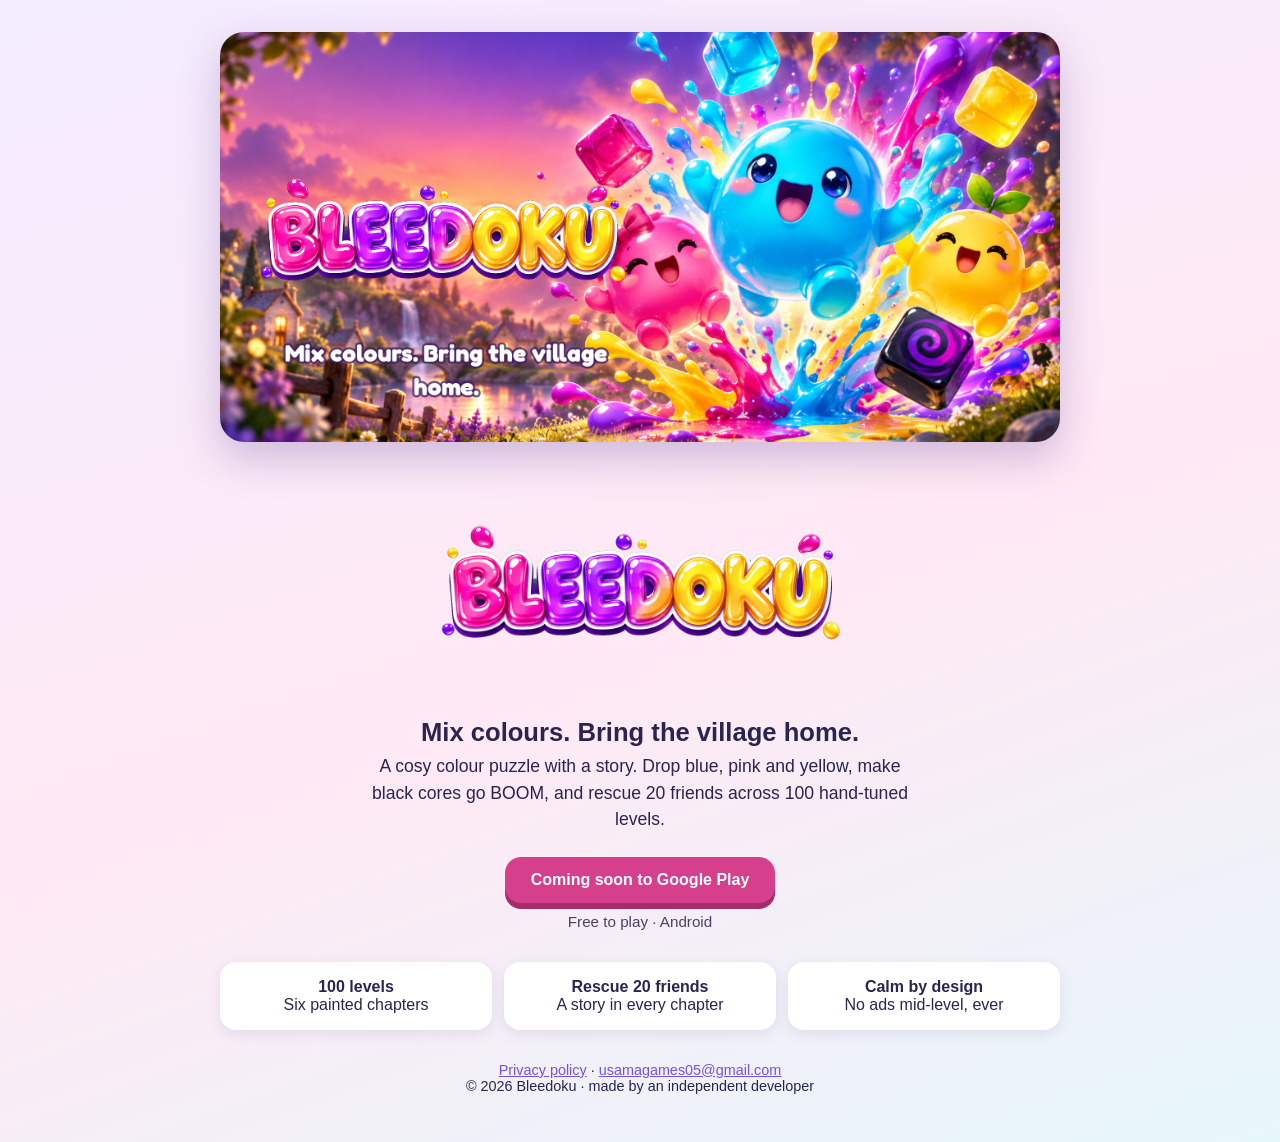
==== index.html @ a621e918 "Independent developer, no company name Co-Authored-By: Claude Opus 5.5 <noreply@anthropic.com>" ====
<!doctype html>
<html lang="en-GB">
<head>
<meta charset="utf-8">
<meta name="viewport" content="width=device-width, initial-scale=1">
<title>Bleedoku – Colour Puzzle</title>
<meta name="description" content="Mix colours, make BOOMs and bring a grey village back to life. A cosy colour puzzle for Android.">
<link rel="icon" href="bleedoku/icon.png">
<style>
  :root { --ink:#2b2450; --pink:#d63f8c; --violet:#7752de; }
  * { box-sizing: border-box; }
  body { margin:0; font-family:-apple-system,"Segoe UI",Roboto,Helvetica,Arial,sans-serif; color:var(--ink);
         background:linear-gradient(160deg,#f3ecff 0%,#ffe9f4 55%,#e6f7fb 100%); min-height:100vh; }
  main { max-width:880px; margin:0 auto; padding:32px 20px 48px; text-align:center; }
  .hero { width:100%; border-radius:24px; box-shadow:0 16px 40px rgba(80,40,140,.25); }
  .logo { width:min(420px,80%); margin:28px auto 8px; display:block; }
  h1 { font-size:1.6rem; margin:8px 0 6px; }
  p.lead { font-size:1.1rem; max-width:560px; margin:0 auto 24px; line-height:1.5; }
  .btn { display:inline-block; background:var(--pink); color:#fff; text-decoration:none; font-weight:700;
         padding:14px 26px; border-radius:16px; box-shadow:0 6px 0 #a42d6a; }
  .soon { opacity:.85; font-size:.95rem; margin-top:10px; }
  ul { list-style:none; padding:0; display:grid; grid-template-columns:repeat(auto-fit,minmax(200px,1fr)); gap:12px; margin:32px 0; }
  li { background:#fff; border-radius:16px; padding:16px; box-shadow:0 4px 14px rgba(80,40,140,.1); }
  footer { font-size:.9rem; margin-top:32px; }
  footer a { color:var(--violet); }
</style>
</head>
<body>
<main>
  <img class="hero" src="bleedoku/feature.png" alt="Bleedoku – three jelly friends in a splash of colour">
  <img class="logo" src="bleedoku/logo.png" alt="Bleedoku">
  <h1>Mix colours. Bring the village home.</h1>
  <p class="lead">A cosy colour puzzle with a story. Drop blue, pink and yellow, make black cores go BOOM, and rescue 20 friends across 100 hand-tuned levels.</p>
  <a class="btn" href="#">Coming soon to Google Play</a>
  <p class="soon">Free to play · Android</p>
  <ul>
    <li><strong>100 levels</strong><br>Six painted chapters</li>
    <li><strong>Rescue 20 friends</strong><br>A story in every chapter</li>
    <li><strong>Calm by design</strong><br>No ads mid-level, ever</li>
  </ul>
  <footer>
    <a href="bleedoku/privacy.html">Privacy policy</a> · <a href="mailto:usamagames05@gmail.com">usamagames05@gmail.com</a><br>
    © 2026 Bleedoku · made by an independent developer
  </footer>
</main>
</body>
</html>
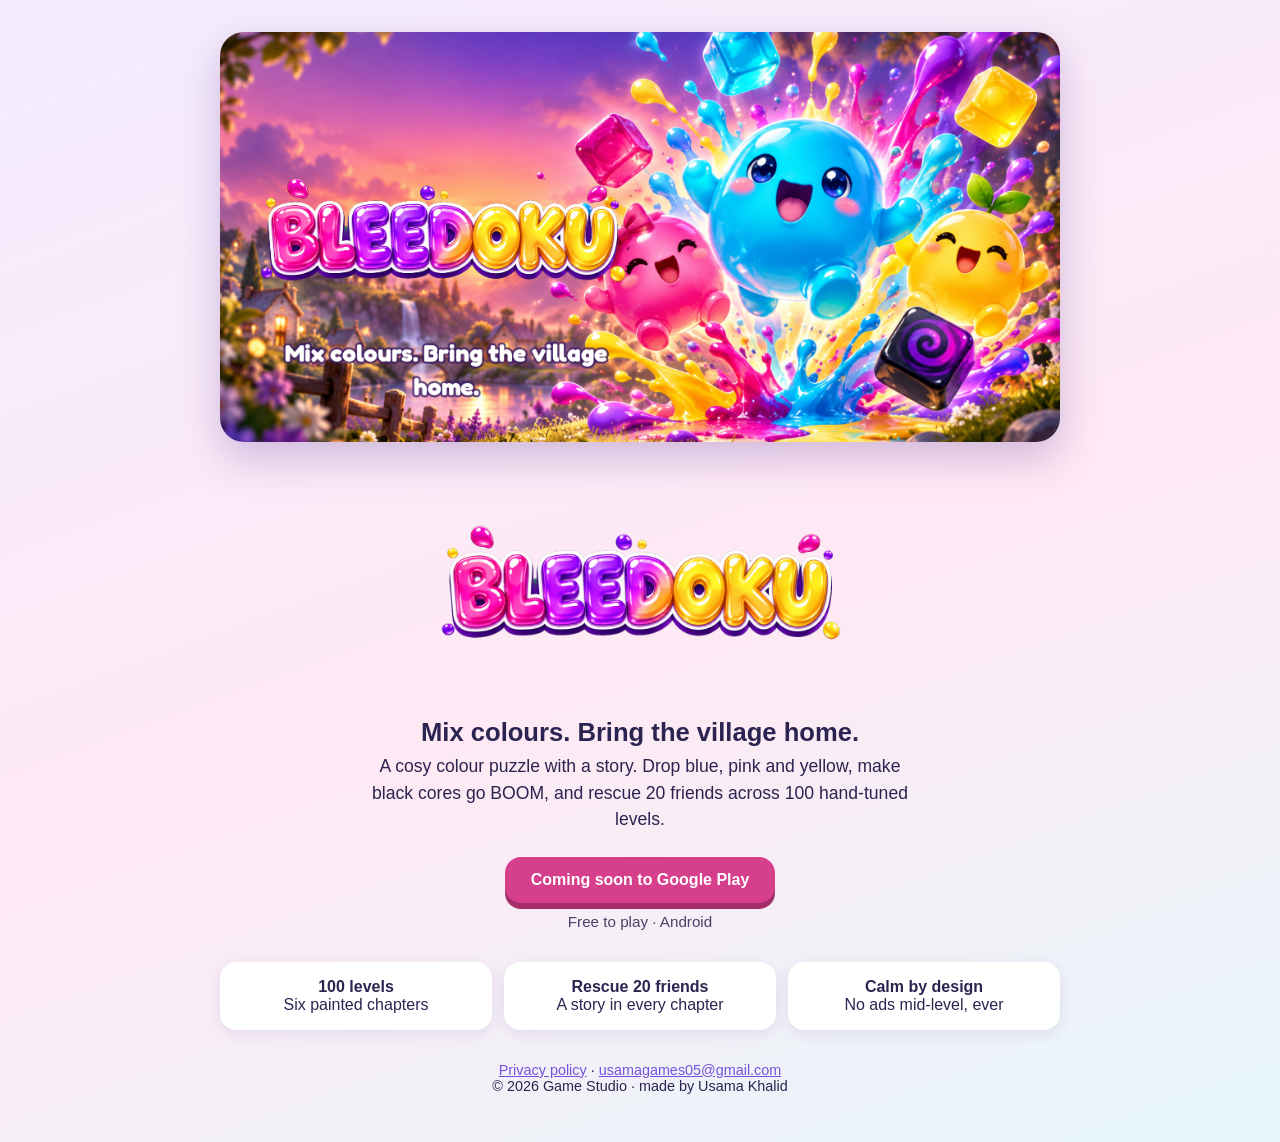
==== commit 668cc485: "Name Game Studio on the site and privacy policy Co-Authored-By: Claude Opus 5.5 <noreply@anthropic.c" ====
--- a/index.html
+++ b/index.html
@@ -40,7 +40,7 @@
   </ul>
   <footer>
     <a href="bleedoku/privacy.html">Privacy policy</a> · <a href="mailto:usamagames05@gmail.com">usamagames05@gmail.com</a><br>
-    © 2026 Bleedoku · made by an independent developer
+    © 2026 Game Studio · made by Usama Khalid
   </footer>
 </main>
 </body>
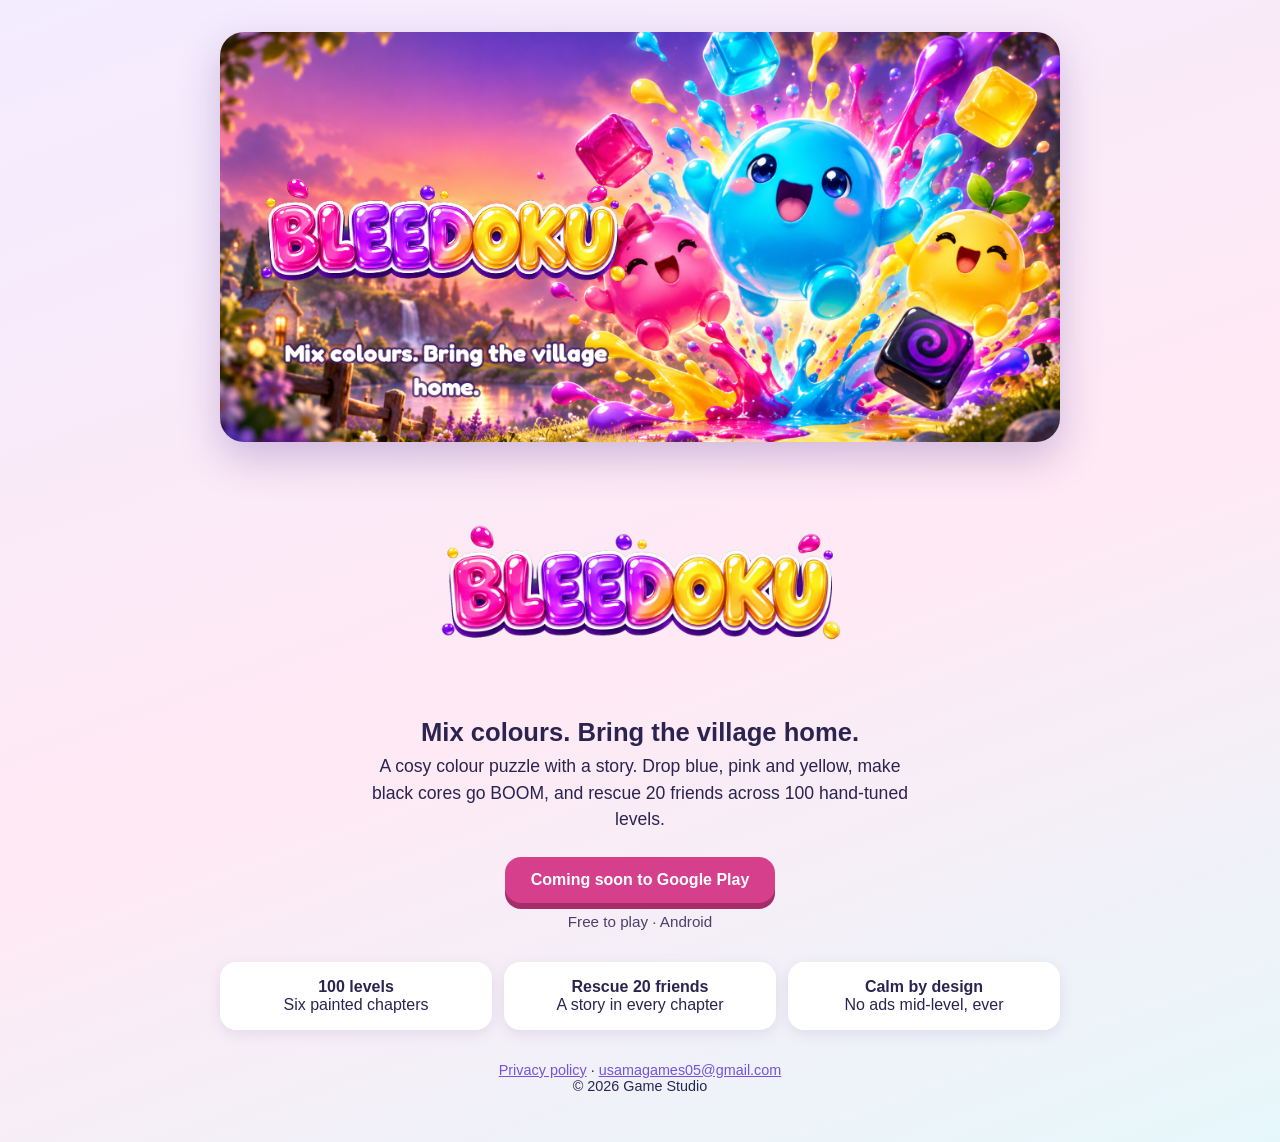
==== commit be250fcb: "Name Game Studio on the site and privacy policy Co-Authored-By: Claude Opus 5.5 <noreply@anthropic.c" ====
--- a/index.html
+++ b/index.html
@@ -40,7 +40,7 @@
   </ul>
   <footer>
     <a href="bleedoku/privacy.html">Privacy policy</a> · <a href="mailto:usamagames05@gmail.com">usamagames05@gmail.com</a><br>
-    © 2026 Game Studio · made by Usama Khalid
+    © 2026 Game Studio
   </footer>
 </main>
 </body>
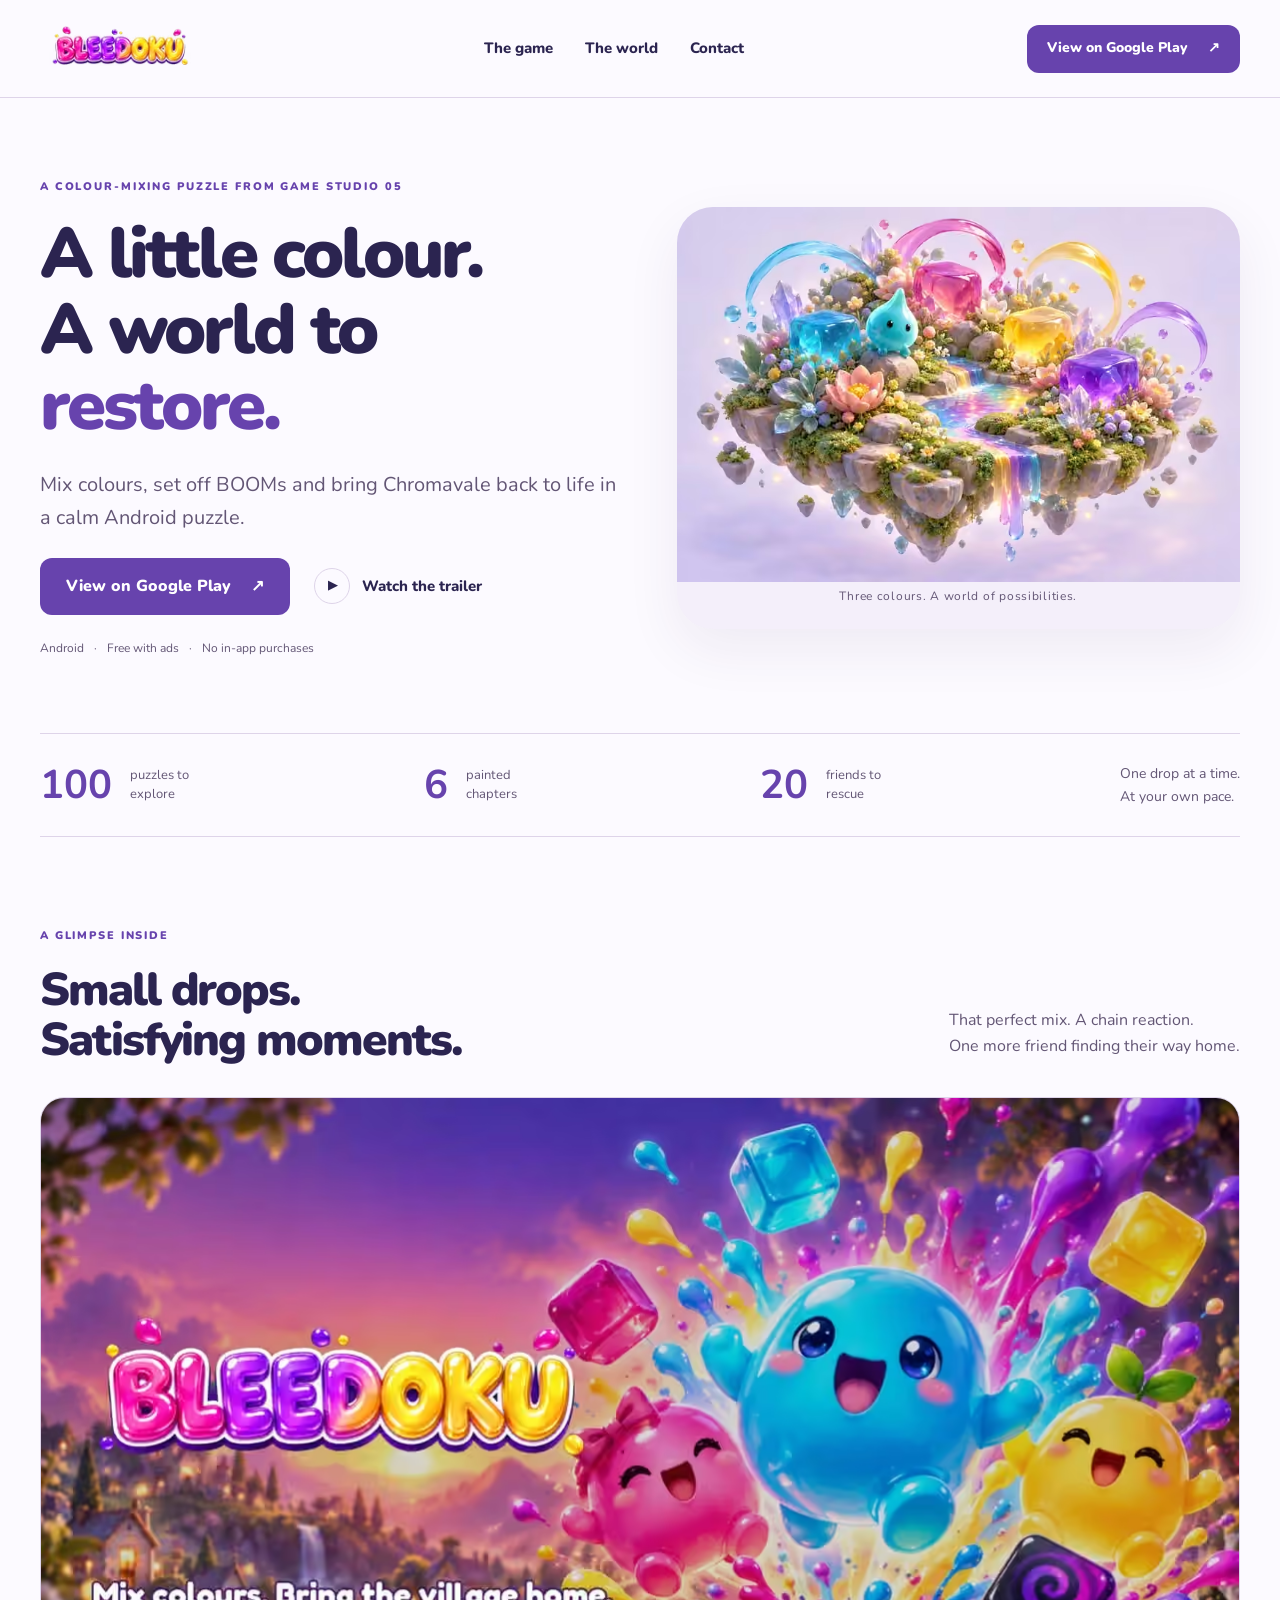
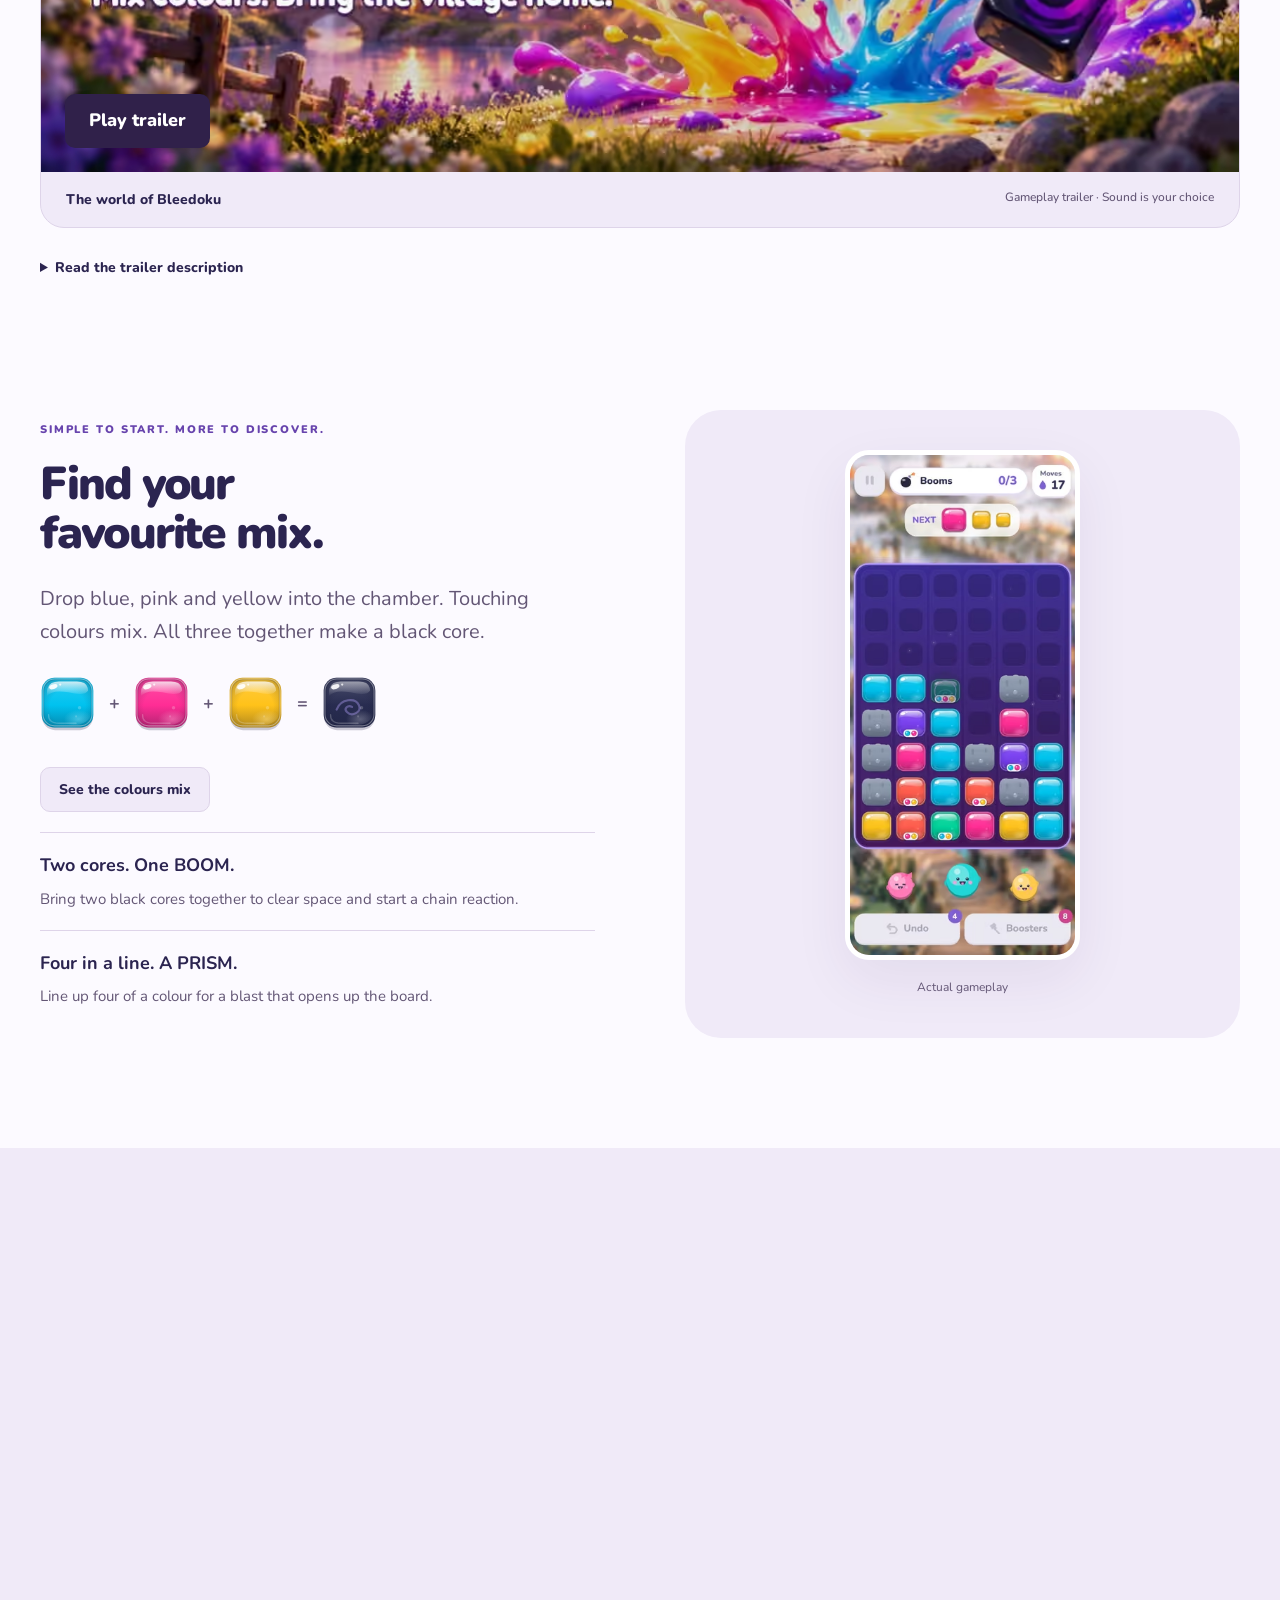
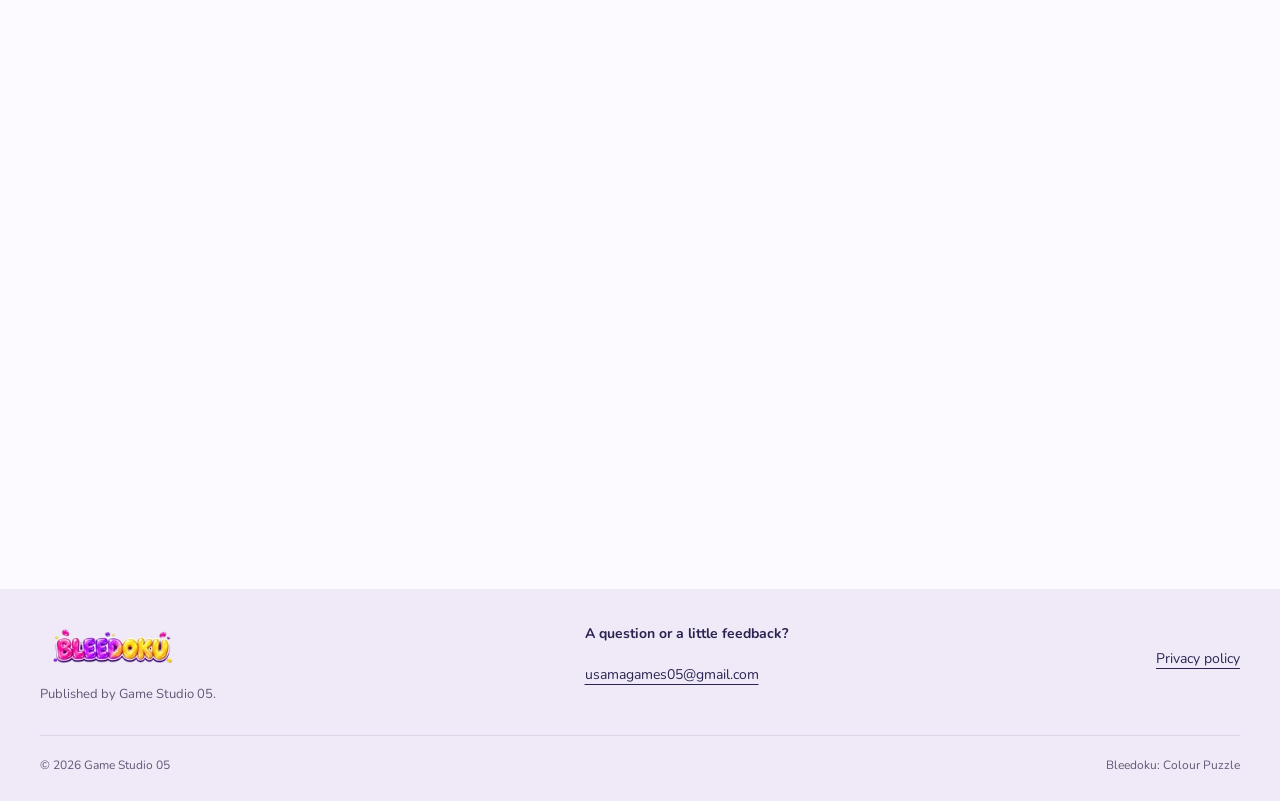
==== commit fc3ad487: "Rebuild Bleedoku landing page with light and dark themes" ====
--- a/index.html
+++ b/index.html
@@ -1,47 +1,328 @@
-<!doctype html>
-<html lang="en-GB">
+<!DOCTYPE html>
+<html lang="en-GB" data-play-state="listing">
 <head>
 <meta charset="utf-8">
-<meta name="viewport" content="width=device-width, initial-scale=1">
-<title>Bleedoku – Colour Puzzle</title>
-<meta name="description" content="Mix colours, make BOOMs and bring a grey village back to life. A cosy colour puzzle for Android.">
-<link rel="icon" href="bleedoku/icon.png">
-<style>
-  :root { --ink:#2b2450; --pink:#d63f8c; --violet:#7752de; }
-  * { box-sizing: border-box; }
-  body { margin:0; font-family:-apple-system,"Segoe UI",Roboto,Helvetica,Arial,sans-serif; color:var(--ink);
-         background:linear-gradient(160deg,#f3ecff 0%,#ffe9f4 55%,#e6f7fb 100%); min-height:100vh; }
-  main { max-width:880px; margin:0 auto; padding:32px 20px 48px; text-align:center; }
-  .hero { width:100%; border-radius:24px; box-shadow:0 16px 40px rgba(80,40,140,.25); }
-  .logo { width:min(420px,80%); margin:28px auto 8px; display:block; }
-  h1 { font-size:1.6rem; margin:8px 0 6px; }
-  p.lead { font-size:1.1rem; max-width:560px; margin:0 auto 24px; line-height:1.5; }
-  .btn { display:inline-block; background:var(--pink); color:#fff; text-decoration:none; font-weight:700;
-         padding:14px 26px; border-radius:16px; box-shadow:0 6px 0 #a42d6a; }
-  .soon { opacity:.85; font-size:.95rem; margin-top:10px; }
-  ul { list-style:none; padding:0; display:grid; grid-template-columns:repeat(auto-fit,minmax(200px,1fr)); gap:12px; margin:32px 0; }
-  li { background:#fff; border-radius:16px; padding:16px; box-shadow:0 4px 14px rgba(80,40,140,.1); }
-  footer { font-size:.9rem; margin-top:32px; }
-  footer a { color:var(--violet); }
-</style>
+<meta http-equiv="Content-Security-Policy" content="default-src 'self'; script-src 'self' 'sha256-SNYcxhEqjTRPeXpWa45JNihxbmgvJIcl4j/TGmqzuy4='; style-src 'self'; img-src 'self'; font-src 'self'; media-src 'self'; connect-src 'self'; object-src 'none'; base-uri 'self'; form-action 'none'">
+<meta name="referrer" content="strict-origin-when-cross-origin">
+<meta name="description" content="Mix colours, make BOOMs and restore Chromavale. Discover the Android colour puzzle from Game Studio 05.">
+<link rel="canonical" href="https://usamakhalid1199.github.io/">
+<meta property="og:type" content="website">
+<meta property="og:title" content="Bleedoku: Colour Puzzle">
+<meta property="og:description" content="Mix colours, make BOOMs and restore Chromavale. Discover the Android colour puzzle from Game Studio 05.">
+<meta property="og:url" content="https://usamakhalid1199.github.io/">
+<meta property="og:image" content="https://usamakhalid1199.github.io/assets/img/social.jpg">
+<meta property="og:image:width" content="1200">
+<meta property="og:image:height" content="630">
+<meta property="og:image:alt" content="Bleedoku logo beside a colourful game board in a painted village">
+<meta name="twitter:card" content="summary_large_image">
+<meta name="twitter:title" content="Bleedoku: Colour Puzzle">
+<meta name="twitter:description" content="Mix colours, make BOOMs and restore Chromavale. Discover the Android colour puzzle from Game Studio 05.">
+<meta name="twitter:image" content="https://usamakhalid1199.github.io/assets/img/social.jpg">
+<meta name="theme-color" content="#fcfaff" media="(prefers-color-scheme: light)">
+<meta name="theme-color" content="#171322" media="(prefers-color-scheme: dark)">
+<link rel="icon" href="/assets/img/icon-32.png" sizes="32x32">
+<link rel="apple-touch-icon" href="/assets/img/icon-180.png">
+<link rel="preload" as="font" href="/assets/fonts/nunito-latin.woff2" type="font/woff2" crossorigin>
+<meta name="viewport" content="width=device-width,initial-scale=1">
+<title>Bleedoku: Colour Puzzle | Game Studio 05</title>
+<link rel="stylesheet" href="assets/css/site.css">
+<script type="application/ld+json">{"@context":"https://schema.org","@type":"MobileApplication","name":"Bleedoku: Colour Puzzle","operatingSystem":"ANDROID","applicationCategory":"GameApplication","inLanguage":"en","offers":{"@type":"Offer","price":"0","priceCurrency":"USD"},"publisher":{"@type":"Organization","name":"Game Studio 05"},"url":"https://usamakhalid1199.github.io/","contentRating":"13+"}</script>
+<script src="assets/js/site.js" defer>
+</script>
 </head>
 <body>
-<main>
-  <img class="hero" src="bleedoku/feature.png" alt="Bleedoku – three jelly friends in a splash of colour">
-  <img class="logo" src="bleedoku/logo.png" alt="Bleedoku">
-  <h1>Mix colours. Bring the village home.</h1>
-  <p class="lead">A cosy colour puzzle with a story. Drop blue, pink and yellow, make black cores go BOOM, and rescue 20 friends across 100 hand-tuned levels.</p>
-  <a class="btn" href="#">Coming soon to Google Play</a>
-  <p class="soon">Free to play · Android</p>
-  <ul>
-    <li><strong>100 levels</strong><br>Six painted chapters</li>
-    <li><strong>Rescue 20 friends</strong><br>A story in every chapter</li>
-    <li><strong>Calm by design</strong><br>No ads mid-level, ever</li>
-  </ul>
-  <footer>
-    <a href="bleedoku/privacy.html">Privacy policy</a> · <a href="mailto:usamagames05@gmail.com">usamagames05@gmail.com</a><br>
-    © 2026 Game Studio
-  </footer>
+<a class="skip" href="#main">Skip to content</a>
+<header>
+<a class="brand" href="/">
+<picture>
+<source type="image/avif" srcset="assets/img/logo-160.avif 160w, assets/img/logo-320.avif 320w" sizes="160px">
+<source type="image/webp" srcset="assets/img/logo-160.webp 160w, assets/img/logo-320.webp 320w" sizes="160px">
+<img src="assets/img/logo-160.png" width="1024" height="576" alt="Bleedoku"  decoding="async">
+</picture>
+</a>
+<nav aria-label="Main">
+<a href="#play">The game</a>
+<a href="#world">The world</a>
+<a href="#help">Contact</a>
+</nav>
+<a class="button compact" href="https://play.google.com/store/apps/details?id=com.bleedoku.game&amp;referrer=utm_source%3Dwebsite%26utm_medium%3Dlanding" rel="noopener noreferrer">View on Google Play <span aria-hidden="true">&#8599;</span>
+</a>
+</header>
+<main id="main">
+<section class="hero wrap">
+<div>
+<p class="eyebrow">A COLOUR-MIXING PUZZLE FROM GAME STUDIO 05</p>
+<h1>A little colour.<br>A world to <em>restore.</em>
+</h1>
+<p class="lead">Mix colours, set off BOOMs and bring Chromavale back to life in a calm Android puzzle.</p>
+<div class="actions">
+<a class="button" href="https://play.google.com/store/apps/details?id=com.bleedoku.game&amp;referrer=utm_source%3Dwebsite%26utm_medium%3Dlanding" rel="noopener noreferrer">View on Google Play <span aria-hidden="true">&#8599;</span>
+</a>
+<a class="watch" href="#trailer">
+<span aria-hidden="true">&#9654;</span> Watch the trailer</a>
+</div>
+<p class="facts">Android <span>&middot;</span> Free with ads <span>&middot;</span> No in-app purchases</p>
+</div>
+<figure class="hero-art">
+<picture>
+<source type="image/avif" srcset="assets/img/garden-480.avif 480w, assets/img/garden-768.avif 768w, assets/img/garden-1200.avif 1200w" sizes="(max-width: 600px) calc(100vw - 32px), (max-width: 1000px) 45vw, 560px">
+<source type="image/webp" srcset="assets/img/garden-480.webp 480w, assets/img/garden-768.webp 768w, assets/img/garden-1200.webp 1200w" sizes="(max-width: 600px) calc(100vw - 32px), (max-width: 1000px) 45vw, 560px">
+<img src="assets/img/garden-768.jpg" width="1536" height="1024" alt="A miniature pigment garden with colourful blocks and a teal creature" fetchpriority="high" decoding="async">
+</picture>
+<figcaption>Three colours. A world of possibilities.</figcaption>
+</figure>
+</section>
+<div class="numbers wrap">
+<div>
+<strong>100</strong>
+<span>puzzles to explore</span>
+</div>
+<div>
+<strong>6</strong>
+<span>painted chapters</span>
+</div>
+<div>
+<strong>20</strong>
+<span>friends to rescue</span>
+</div>
+<p>One drop at a time.<br>At your own pace.</p>
+</div>
+<section class="section wrap" id="trailer">
+<div class="heading">
+<div>
+<p class="eyebrow">A GLIMPSE INSIDE</p>
+<h2>Small drops.<br>Satisfying moments.</h2>
+</div>
+<p>That perfect mix. A chain reaction.<br>One more friend finding their way home.</p>
+</div>
+<figure class="video">
+<details class="video-shell"><summary><picture><source type="image/avif" srcset="assets/img/trailer-poster-480.avif 480w, assets/img/trailer-poster-768.avif 768w, assets/img/trailer-poster-1200.avif 1200w" sizes="(max-width: 600px) calc(100vw - 32px), 90vw"><source type="image/webp" srcset="assets/img/trailer-poster-480.webp 480w, assets/img/trailer-poster-768.webp 768w, assets/img/trailer-poster-1200.webp 1200w" sizes="(max-width: 600px) calc(100vw - 32px), 90vw"><img src="assets/img/trailer-poster-768.jpg" width="1280" height="720" loading="lazy" alt="Bleedoku's colourful creatures and title artwork"></picture><span class="video-open">Play trailer</span><span class="video-close">Close trailer</span></summary><video controls playsinline preload="none" poster="assets/img/trailer-poster-768.webp" aria-label="Bleedoku gameplay trailer" aria-describedby="trailer-description">
+<source src="assets/video/trailer.mp4" type="video/mp4">
+<track kind="captions" src="assets/video/trailer-en.vtt" srclang="en" label="English">
+</video></details>
+<figcaption>The world of Bleedoku <span>Gameplay trailer &middot; Sound is your choice</span>
+</figcaption>
+</figure>
+<details class="transcript">
+<summary>Read the trailer description</summary>
+<p id="trailer-description">Game music accompanies the trailer. On-screen text introduces a cosy colour puzzle, colour mixing, combos, four-in-a-row PRISM blasts and 100 levels with glass, stone and ice. A rescue brings Sol home; a collection shows the friends in the village. The closing card reads Bleedoku, Free on Google Play.</p>
+</details>
+</section>
+<section class="section wrap split" id="play">
+<div>
+<p class="eyebrow">SIMPLE TO START. MORE TO DISCOVER.</p>
+<h2>Find your<br>favourite mix.</h2>
+<p class="lead">Drop blue, pink and yellow into the chamber. Touching colours mix. All three together make a black core.</p>
+<div class="recipe" role="group" aria-label="Blue plus pink plus yellow makes a black core">
+<img src="assets/img/ink-1.svg" width="55" height="55" alt="Blue">
+<b>+</b>
+<img src="assets/img/ink-2.svg" width="55" height="55" alt="Pink">
+<b>+</b>
+<img src="assets/img/ink-4.svg" width="55" height="55" alt="Yellow">
+<b>=</b>
+<img src="assets/img/ink-7.svg" width="55" height="55" alt="Black core">
+</div>
+<button class="mix-button" type="button" hidden>See the colours mix</button>
+<div class="rule">
+<b>Two cores. One BOOM.</b>
+<p>Bring two black cores together to clear space and start a chain reaction.</p>
+</div>
+<div class="rule">
+<b>Four in a line. A PRISM.</b>
+<p>Line up four of a colour for a blast that opens up the board.</p>
+</div>
+</div>
+<figure class="phone-stage">
+<picture>
+<source type="image/avif" srcset="assets/img/gameplay-320.avif 320w, assets/img/gameplay-480.avif 480w, assets/img/gameplay-720.avif 720w" sizes="240px">
+<source type="image/webp" srcset="assets/img/gameplay-320.webp 320w, assets/img/gameplay-480.webp 480w, assets/img/gameplay-720.webp 720w" sizes="240px">
+<img src="assets/img/gameplay-480.png" width="1080" height="2400" alt="Bleedoku game board with coloured blocks" loading="lazy" decoding="async">
+</picture>
+<figcaption>Actual gameplay</figcaption>
+</figure>
+</section>
+<section class="story" id="world">
+<div class="wrap split">
+<figure class="village">
+<picture>
+<source type="image/avif" srcset="assets/img/village-480.avif 480w, assets/img/village-768.avif 768w, assets/img/village-1200.avif 1200w" sizes="(max-width: 600px) calc(100vw - 32px), (max-width: 1000px) 45vw, 560px">
+<source type="image/webp" srcset="assets/img/village-480.webp 480w, assets/img/village-768.webp 768w, assets/img/village-1200.webp 1200w" sizes="(max-width: 600px) calc(100vw - 32px), (max-width: 1000px) 45vw, 560px">
+<img src="assets/img/village-768.jpg" width="864" height="1296" alt="Chromavale's cottages and gardens" loading="lazy" decoding="async">
+</picture>
+</figure>
+<div>
+<p class="eyebrow">WELCOME TO CHROMAVALE</p>
+<h2>A puzzle with<br>a place in its heart.</h2>
+<p class="lead">The Grey has drained the colour from the village. Help Tinta, the last apprentice ink-maker, rescue her friends and bring it back.</p>
+<div class="characters">
+<figure>
+<picture>
+<source type="image/avif" srcset="assets/img/tinta-192.avif 192w, assets/img/tinta-384.avif 384w" sizes="90px">
+<source type="image/webp" srcset="assets/img/tinta-192.webp 192w, assets/img/tinta-384.webp 384w" sizes="90px">
+<img src="assets/img/tinta-384.jpg" width="384" height="384" alt="Tinta" loading="lazy" decoding="async">
+</picture>
+<figcaption>Tinta</figcaption>
+</figure>
+<figure>
+<picture>
+<source type="image/avif" srcset="assets/img/mochi-192.avif 192w, assets/img/mochi-384.avif 384w" sizes="90px">
+<source type="image/webp" srcset="assets/img/mochi-192.webp 192w, assets/img/mochi-384.webp 384w" sizes="90px">
+<img src="assets/img/mochi-384.jpg" width="384" height="384" alt="Mochi" loading="lazy" decoding="async">
+</picture>
+<figcaption>Mochi</figcaption>
+</figure>
+<figure>
+<picture>
+<source type="image/avif" srcset="assets/img/pip-192.avif 192w, assets/img/pip-384.avif 384w" sizes="90px">
+<source type="image/webp" srcset="assets/img/pip-192.webp 192w, assets/img/pip-384.webp 384w" sizes="90px">
+<img src="assets/img/pip-384.jpg" width="384" height="384" alt="Pip" loading="lazy" decoding="async">
+</picture>
+<figcaption>Pip</figcaption>
+</figure>
+</div>
+</div>
+</div>
+</section>
+<section class="section wrap">
+<p class="eyebrow">TAKE THE SCENIC ROUTE</p>
+<h2>Six chapters. More colour<br>around every corner.</h2>
+<div class="chapters" role="region" aria-label="Six painted chapters" tabindex="0">
+<article>
+<picture>
+<source type="image/avif" srcset="assets/img/region1-240.avif 240w, assets/img/region1-400.avif 400w" sizes="(max-width: 600px) 45vw, 200px">
+<source type="image/webp" srcset="assets/img/region1-240.webp 240w, assets/img/region1-400.webp 400w" sizes="(max-width: 600px) 45vw, 200px">
+<img src="assets/img/region1-400.jpg" width="768" height="1152" alt="First light" loading="lazy" decoding="async">
+</picture>
+<span>01</span>
+<h3>First light</h3>
+</article>
+<article>
+<picture>
+<source type="image/avif" srcset="assets/img/region2-240.avif 240w, assets/img/region2-400.avif 400w" sizes="(max-width: 600px) 45vw, 200px">
+<source type="image/webp" srcset="assets/img/region2-240.webp 240w, assets/img/region2-400.webp 400w" sizes="(max-width: 600px) 45vw, 200px">
+<img src="assets/img/region2-400.jpg" width="768" height="1152" alt="Into the bloom" loading="lazy" decoding="async">
+</picture>
+<span>02</span>
+<h3>Into the bloom</h3>
+</article>
+<article>
+<picture>
+<source type="image/avif" srcset="assets/img/region3-240.avif 240w, assets/img/region3-400.avif 400w" sizes="(max-width: 600px) 45vw, 200px">
+<source type="image/webp" srcset="assets/img/region3-240.webp 240w, assets/img/region3-400.webp 400w" sizes="(max-width: 600px) 45vw, 200px">
+<img src="assets/img/region3-400.jpg" width="768" height="1152" alt="Cloud gardens" loading="lazy" decoding="async">
+</picture>
+<span>03</span>
+<h3>Cloud gardens</h3>
+</article>
+<article>
+<picture>
+<source type="image/avif" srcset="assets/img/region4-240.avif 240w, assets/img/region4-400.avif 400w" sizes="(max-width: 600px) 45vw, 200px">
+<source type="image/webp" srcset="assets/img/region4-240.webp 240w, assets/img/region4-400.webp 400w" sizes="(max-width: 600px) 45vw, 200px">
+<img src="assets/img/region4-400.jpg" width="768" height="1152" alt="Crystal waters" loading="lazy" decoding="async">
+</picture>
+<span>04</span>
+<h3>Crystal waters</h3>
+</article>
+<article>
+<picture>
+<source type="image/avif" srcset="assets/img/region5-240.avif 240w, assets/img/region5-400.avif 400w" sizes="(max-width: 600px) 45vw, 200px">
+<source type="image/webp" srcset="assets/img/region5-240.webp 240w, assets/img/region5-400.webp 400w" sizes="(max-width: 600px) 45vw, 200px">
+<img src="assets/img/region5-400.jpg" width="768" height="1152" alt="Prismatic skies" loading="lazy" decoding="async">
+</picture>
+<span>05</span>
+<h3>Prismatic skies</h3>
+</article>
+<article>
+<picture>
+<source type="image/avif" srcset="assets/img/region6-240.avif 240w, assets/img/region6-400.avif 400w" sizes="(max-width: 600px) 45vw, 200px">
+<source type="image/webp" srcset="assets/img/region6-240.webp 240w, assets/img/region6-400.webp 400w" sizes="(max-width: 600px) 45vw, 200px">
+<img src="assets/img/region6-400.jpg" width="768" height="1152" alt="Chroma symphony" loading="lazy" decoding="async">
+</picture>
+<span>06</span>
+<h3>Chroma symphony</h3>
+</article>
+</div>
+</section>
+<section class="section wrap">
+<div class="heading">
+<div>
+<p class="eyebrow">MAKE TIME FOR A LITTLE PLAY</p>
+<h2>A daily ritual.<br>Or a little rush.</h2>
+</div>
+<p>A monthly painting, an endless challenge<br>and a village full of familiar faces.</p>
+</div>
+<div class="modes" role="region" aria-label="Game modes and screenshots" tabindex="0">
+<article>
+<span class="eyebrow">DAILY PUZZLE</span>
+<h3>Colour a little<br>more each day.</h3>
+<p>Each daily win paints a piece of the monthly picture.</p>
+<picture>
+<source type="image/avif" srcset="assets/img/daily-320.avif 320w, assets/img/daily-480.avif 480w, assets/img/daily-720.avif 720w" sizes="240px">
+<source type="image/webp" srcset="assets/img/daily-320.webp 320w, assets/img/daily-480.webp 480w, assets/img/daily-720.webp 720w" sizes="240px">
+<img src="assets/img/daily-480.png" width="1080" height="2400" alt="The daily puzzle" loading="lazy" decoding="async">
+</picture>
+</article>
+<article>
+<span class="eyebrow">COLOUR RUSH</span>
+<h3>Keep the<br>colours flowing.</h3>
+<p>Mix, clear and chase your own best score in endless play.</p>
+<picture>
+<source type="image/avif" srcset="assets/img/rush-320.avif 320w, assets/img/rush-480.avif 480w, assets/img/rush-720.avif 720w" sizes="240px">
+<source type="image/webp" srcset="assets/img/rush-320.webp 320w, assets/img/rush-480.webp 480w, assets/img/rush-720.webp 720w" sizes="240px">
+<img src="assets/img/rush-480.png" width="1080" height="2400" alt="Colour Rush" loading="lazy" decoding="async">
+</picture>
+</article>
+<article class="pets">
+<span class="eyebrow">YOUR VILLAGE</span>
+<h3>A place<br>to come home to.</h3>
+<p>Rescue friends and hatch jelly pets for your village.</p>
+<picture>
+<source type="image/avif" srcset="assets/img/tinta-192.avif 192w, assets/img/tinta-384.avif 384w" sizes="90px">
+<source type="image/webp" srcset="assets/img/tinta-192.webp 192w, assets/img/tinta-384.webp 384w" sizes="90px">
+<img src="assets/img/tinta-384.jpg" width="384" height="384" alt="Tinta, the apprentice ink-maker" loading="lazy" decoding="async">
+</picture>
+</article>
+</div>
+</section>
+<section class="calm wrap section">
+<div>
+<p class="eyebrow">CALM BY DESIGN</p>
+<h2>A little breathing room.</h2>
+</div>
+<ul>
+<li>No ads in the middle of a level</li>
+<li>Reward videos are always optional</li>
+<li>Calm motion and colour-blind shapes</li>
+<li>Sound and vibration settings</li>
+</ul>
+</section>
+<section class="final wrap">
+<p class="eyebrow">YOUR NEXT COLOUR STORY</p>
+<h2>Bring a little<br>colour home.</h2>
+<a class="button" href="https://play.google.com/store/apps/details?id=com.bleedoku.game&amp;referrer=utm_source%3Dwebsite%26utm_medium%3Dlanding" rel="noopener noreferrer">View on Google Play &#8599;</a>
+<p>Android &middot; English &middot; For ages 13+<br>Contains ads &middot; No in-app purchases</p>
+</section>
 </main>
+<footer id="help">
+<div class="wrap">
+<div class="footer-top">
+<div>
+<picture>
+<source type="image/avif" srcset="assets/img/logo-160.avif 160w, assets/img/logo-320.avif 320w" sizes="160px">
+<source type="image/webp" srcset="assets/img/logo-160.webp 160w, assets/img/logo-320.webp 320w" sizes="160px">
+<img src="assets/img/logo-160.png" width="1024" height="576" alt="Bleedoku"  decoding="async">
+</picture>
+<p>Published by Game Studio 05.</p>
+</div>
+<div>
+<b>A question or a little feedback?</b>
+<a href="mailto:usamagames05@gmail.com">usamagames05@gmail.com</a>
+</div>
+<a href="bleedoku/privacy.html">Privacy policy</a>
+</div>
+<div class="copyright">&copy; 2026 Game Studio 05 <span>Bleedoku: Colour Puzzle</span>
+</div>
+</div>
+</footer>
 </body>
-</html>
+</html>
--- a/assets/css/site.css
+++ b/assets/css/site.css
@@ -0,0 +1,1223 @@
+@font-face {
+  font-family:Nunito;
+  src:url('../fonts/nunito-latin.woff2') format('woff2');
+  font-weight:200 1000;
+  font-display:swap
+}
+:root {
+  color-scheme:light dark;
+  --bg:#fcfaff;
+  --surface:#f0eaf8;
+  --card:#fff;
+  --ink:#2b2450;
+  --muted:#635675;
+  --pink:#d63f8c;
+  --violet:#7752de;
+  --accent:#6743ad;
+  --line:#ded4e9;
+  --cyan:#00c2ef;
+  --magenta:#ff2995;
+  --yellow:#ffce32;
+  --space:24px;
+  --radius:24px;
+  --shadow:0 20px 55px #38235312;
+  --small:14px;
+  --body:18px;
+  --h1:clamp(46px,5.5vw,80px);
+  --h2:clamp(34px,3.6vw,52px)
+}
+* {
+  box-sizing:border-box
+}
+body {
+  margin:0;
+  background:var(--bg);
+  color:var(--ink);
+  font:var(--body)/1.65 Nunito,sans-serif
+}
+a {
+  color:inherit;
+  text-underline-offset:5px
+}
+img {
+  max-width:100%;
+  height:auto;
+  display:block
+}
+figure {
+  margin:0
+}
+h1,h2,h3 {
+  line-height:1.08;
+  letter-spacing:-.045em;
+  margin:0 0 24px;
+  font-weight:900
+}
+h1 {
+  font-size:var(--h1)
+}
+h2 {
+  font-size:var(--h2)
+}
+h3 {
+  font-size:29px
+}
+p {
+  color:var(--muted);
+  margin:0 0 24px;
+  max-width:65ch
+}
+h1 em {
+  font-style:normal;
+  color:var(--accent)
+}
+.wrap {
+  width:min(1200px,calc(100% - 80px));
+  margin:auto
+}
+header {
+  max-width:1360px;
+  margin:auto;
+  min-height:98px;
+  display:flex;
+  align-items:center;
+  justify-content:space-between;
+  padding:0 40px;
+  gap:32px;
+  border-bottom:1px solid var(--line)
+}
+.brand img {
+  width:160px;
+  height:80px;
+  object-fit:contain
+}
+nav {
+  display:flex;
+  gap:32px
+}
+nav a {
+  text-decoration:none;
+  font-size:15px;
+  font-weight:800;
+  padding:14px 0
+}
+.button {
+  display:inline-flex;
+  align-items:center;
+  justify-content:center;
+  gap:20px;
+  background:var(--accent);
+  color:#fff;
+  border:2px solid transparent;
+  border-radius:12px;
+  padding:16px 24px;
+  min-height:48px;
+  line-height:1.3;
+  font-size:16px;
+  font-weight:850;
+  text-decoration:none;
+  transition:background .18s
+}
+.button:hover {
+  background:#4f3289
+}
+.button:active {
+  background:#3e246c
+}
+.button[aria-disabled=true] {
+  background:#6a6473;
+  cursor:not-allowed
+}
+.compact {
+  font-size:14px;
+  padding:12px 18px
+}
+a:focus-visible,video:focus-visible {
+  outline:3px solid var(--accent);
+  outline-offset:5px
+}
+.hero {
+  display:grid;
+  grid-template-columns:1.05fr 1fr;
+  align-items:center;
+  gap:45px;
+  min-height:635px;
+  padding:65px 0 60px
+}
+.eyebrow {
+  font-size:11px;
+  letter-spacing:.17em;
+  font-weight:900;
+  color:var(--accent);
+  margin-bottom:20px
+}
+.lead {
+  font-size:20px;
+  max-width:48ch
+}
+.actions {
+  display:flex;
+  gap:24px;
+  align-items:center;
+  flex-wrap:wrap
+}
+.watch {
+  display:inline-flex;
+  gap:12px;
+  align-items:center;
+  min-height:48px;
+  text-decoration:none;
+  font-size:15px;
+  font-weight:800
+}
+.watch span {
+  font-size:12px;
+  display:grid;
+  place-items:center;
+  width:36px;
+  height:36px;
+  border:1px solid var(--line);
+  border-radius:50%
+}
+.facts {
+  font-size:12px;
+  margin:24px 0 0
+}
+.facts span {
+  padding:0 7px
+}
+.hero-art {
+  background:#f4effa;
+  border-radius:36px;
+  overflow:hidden;
+  box-shadow:var(--shadow)
+}
+.hero-art>img {
+  width:100%;
+  mix-blend-mode:multiply
+}
+.hero-art figcaption {
+  color:#635675;
+  text-align:center;
+  font-size:12px;
+  letter-spacing:.06em;
+  padding:5px 20px 24px
+}
+.numbers {
+  display:flex;
+  align-items:center;
+  justify-content:space-between;
+  border-block:1px solid var(--line);
+  padding:28px 0
+}
+.numbers>div {
+  display:flex;
+  align-items:center;
+  gap:18px
+}
+.numbers strong {
+  font-size:40px;
+  line-height:1;
+  color:var(--accent)
+}
+.numbers span {
+  font-size:13px;
+  max-width:80px;
+  line-height:1.5;
+  color:var(--muted)
+}
+.numbers p {
+  font-size:14px;
+  margin:0
+}
+.section {
+  padding:90px 0 30px
+}
+.heading {
+  display:flex;
+  justify-content:space-between;
+  align-items:end;
+  gap:35px;
+  margin-bottom:32px
+}
+.heading h2 {
+  margin-bottom:0
+}
+.heading>p {
+  font-size:16px;
+  margin-bottom:5px
+}
+.video {
+  background:var(--surface);
+  border:1px solid var(--line);
+  border-radius:var(--radius);
+  overflow:hidden
+}
+.video video {
+  display:block;
+  width:100%;
+  aspect-ratio:16/9;
+  background:#241a38
+}
+.video figcaption {
+  padding:16px 25px;
+  font-size:14px;
+  font-weight:800;
+  display:flex;
+  justify-content:space-between
+}
+.video figcaption span {
+  font-size:12px;
+  color:var(--muted);
+  font-weight:500
+}
+.split {
+  display:grid;
+  grid-template-columns:1fr 1fr;
+  align-items:center;
+  gap:90px
+}
+.recipe {
+  display:flex;
+  gap:14px;
+  align-items:center;
+  margin:28px 0 36px
+}
+.recipe img {
+  width:55px
+}
+.recipe b {
+  font-size:18px;
+  color:var(--muted)
+}
+.rule {
+  border-top:1px solid var(--line);
+  padding:18px 0 0
+}
+.rule p {
+  font-size:15px;
+  margin-top:6px
+}
+.phone-stage {
+  background:var(--surface);
+  border-radius:36px;
+  padding:40px;
+  display:grid;
+  justify-items:center
+}
+.phone-stage img {
+  width:235px;
+  border-radius:24px;
+  border:5px solid white;
+  box-shadow:var(--shadow)
+}
+.phone-stage figcaption {
+  font-size:12px;
+  color:var(--muted);
+  margin-top:18px
+}
+.story {
+  background:var(--surface);
+  padding:70px 0;
+  margin-top:80px
+}
+.village {
+  height:490px;
+  border-radius:200px 200px 20px 20px;
+  overflow:hidden
+}
+.village img {
+  height:100%;
+  width:100%;
+  object-fit:cover;
+  object-position:50% 25%
+}
+.characters {
+  display:flex;
+  gap:28px;
+  margin-top:32px
+}
+.characters figure {
+  max-width:90px;
+  text-align:center;
+  font-size:13px;
+  font-weight:800
+}
+.characters img {
+  width:90px;
+  height:90px;
+  border-radius:50%;
+  margin-bottom:10px
+}
+.chapters {
+  display:grid;
+  grid-template-columns:repeat(6,1fr);
+  gap:18px;
+  margin-top:35px
+}
+.chapters article {
+  min-width:0
+}
+.chapters img {
+  height:220px;
+  width:100%;
+  object-fit:cover;
+  border-radius:16px
+}
+.chapters span {
+  font-size:11px;
+  color:var(--accent);
+  display:block;
+  margin:16px 0 6px;
+  font-weight:900
+}
+.chapters h3 {
+  font-size:20px;
+  line-height:1.2
+}
+.modes {
+  display:grid;
+  grid-template-columns:repeat(3,1fr);
+  gap:24px
+}
+.modes article {
+  background:var(--surface);
+  border-radius:var(--radius);
+  padding:30px 30px 0;
+  overflow:hidden;
+  height:540px
+}
+.modes article>span {
+  display:block
+}
+.modes p {
+  font-size:15px
+}
+.modes article>img {
+  width:180px;
+  margin:24px auto 0;
+  border:4px solid white;
+  border-radius:20px
+}
+.modes .pets>img {
+  border:0;
+  border-radius:50%;
+  width:240px
+}
+.calm {
+  display:grid;
+  grid-template-columns:1fr 1fr;
+  gap:50px;
+  border-bottom:1px solid var(--line);
+  padding-bottom:70px
+}
+.calm ul {
+  list-style:none;
+  padding:0;
+  margin:0
+}
+.calm li {
+  padding:13px 0;
+  border-bottom:1px solid var(--line);
+  font-size:16px
+}
+.calm li:before {
+  content:'\2713';
+  color:var(--accent);
+  margin-right:15px;
+  font-weight:900
+}
+.final {
+  text-align:center;
+  padding:100px 0
+}
+.final h2 {
+  font-size:clamp(42px,4.8vw,68px)
+}
+.final p {
+  margin:24px auto 0;
+  font-size:12px
+}
+.final .eyebrow {
+  margin:0 auto 18px
+}
+footer {
+  background:var(--surface);
+  padding:25px 0
+}
+.footer-top {
+  display:flex;
+  align-items:center;
+  justify-content:space-between;
+  gap:25px;
+  padding:0 0 30px
+}
+.footer-top img {
+  width:145px;
+  height:70px;
+  object-fit:contain
+}
+.footer-top p {
+  font-size:13px;
+  margin:0
+}
+.footer-top b {
+  display:block;
+  font-size:14px;
+  margin-bottom:8px
+}
+.footer-top a {
+  font-size:14px;
+  display:inline-block;
+  min-height:44px;
+  line-height:44px
+}
+.copyright {
+  display:flex;
+  justify-content:space-between;
+  border-top:1px solid var(--line);
+  padding-top:20px;
+  font-size:12px;
+  color:var(--muted)
+}
+@media(prefers-color-scheme:dark) {
+  :root {
+  --bg:#171322;
+  --surface:#241d33;
+  --card:#30263f;
+  --ink:#f1eaff;
+  --muted:#c3b8d0;
+  --accent:#bda3f1;
+  --line:#494052;
+  --shadow:none
+}
+.button {
+  background:#bda3f1;
+  color:#21152f
+}
+.button:hover {
+  background:#cdb9f7
+}
+.button:active {
+  background:#a78cde
+}
+.button[aria-disabled=true] {
+  background:#82758d;
+  color:#171322
+}
+.hero-art {
+  background:#e5daf0
+}
+.eyebrow {
+  color:#bda3f1
+}
+
+}
+@media(max-width:1000px) {
+  .wrap {
+  width:calc(100% - 48px)
+}
+header {
+  padding:0 24px;
+  gap:20px
+}
+nav {
+  gap:20px
+}
+.hero {
+  gap:25px;
+  min-height:560px
+}
+.actions {
+  gap:15px
+}
+.split {
+  gap:45px
+}
+.numbers p {
+  display:none
+}
+.chapters {
+  grid-template-columns:repeat(3,1fr)
+}
+.chapters img {
+  height:280px
+}
+.modes {
+  gap:16px
+}
+.modes article {
+  padding:22px 22px 0
+}
+.modes h3 {
+  font-size:25px
+}
+.footer-top {
+  gap:15px
+}
+
+}
+@media(max-width:600px) {
+  .wrap {
+  width:calc(100% - 32px)
+}
+header {
+  padding:8px 16px 12px;
+  flex-wrap:wrap;
+  gap:0
+}
+.brand img {
+  width:124px;
+  height:58px
+}
+header .compact {
+  font-size:12px;
+  gap:8px;
+  padding:10px 12px;
+  margin-left:auto
+}
+nav {
+  order:3;
+  width:100%;
+  justify-content:center;
+  gap:35px
+}
+nav a {
+  font-size:13px;
+  padding:10px 0;
+  min-height:44px
+}
+.hero {
+  grid-template-columns:1fr;
+  gap:30px;
+  padding:44px 0 36px;
+  text-align:left
+}
+.hero h1 {
+  font-size:49px
+}
+.eyebrow {
+  font-size:10px;
+  letter-spacing:.13em
+}
+.hero .lead {
+  font-size:18px
+}
+.actions {
+  gap:16px;
+  align-items:center
+}
+.actions .button {
+  font-size:14px;
+  padding:15px 18px
+}
+.watch {
+  font-size:13px
+}
+.hero-art {
+  border-radius:22px
+}
+.hero-art figcaption {
+  font-size:11px;
+  padding-bottom:16px
+}
+.facts {
+  font-size:11px
+}
+.numbers {
+  gap:12px;
+  padding:22px 0
+}
+.numbers>div {
+  display:block
+}
+.numbers strong {
+  font-size:29px
+}
+.numbers span {
+  display:block;
+  font-size:11px;
+  margin-top:7px
+}
+.section {
+  padding:55px 0 20px
+}
+.heading {
+  display:block;
+  margin-bottom:24px
+}
+.heading p {
+  margin-top:20px;
+  font-size:15px
+}
+.heading .eyebrow {
+  margin-top:0
+}
+.video {
+  border-radius:15px
+}
+.video figcaption {
+  display:block;
+  font-size:13px;
+  padding:14px 16px
+}
+.video figcaption span {
+  display:block;
+  margin-top:5px;
+  font-size:11px
+}
+.split {
+  grid-template-columns:1fr;
+  gap:30px
+}
+.recipe {
+  gap:9px
+}
+.recipe img {
+  width:48px
+}
+.phone-stage {
+  padding:28px;
+  border-radius:24px
+}
+.phone-stage img {
+  width:205px
+}
+.story {
+  margin-top:45px;
+  padding:40px 0
+}
+.village {
+  height:350px
+}
+.characters {
+  gap:25px
+}
+.characters img {
+  width:75px;
+  height:75px
+}
+.chapters {
+  grid-template-columns:repeat(2,1fr);
+  gap:18px
+}
+.chapters img {
+  height:230px
+}
+.chapters h3 {
+  font-size:19px
+}
+.modes {
+  grid-template-columns:1fr;
+  gap:20px
+}
+.modes article {
+  height:450px;
+  padding:26px 26px 0
+}
+.modes article>img {
+  width:170px;
+  margin-top:22px
+}
+.modes .pets {
+  height:390px
+}
+.modes .pets>img {
+  width:200px
+}
+.modes h3 {
+  font-size:29px
+}
+.calm {
+  grid-template-columns:1fr;
+  gap:12px;
+  padding-bottom:45px
+}
+.calm h2 {
+  margin-bottom:12px
+}
+.calm li {
+  font-size:14px
+}
+.final {
+  padding:65px 0
+}
+.final p {
+  max-width:280px;
+  line-height:1.8
+}
+.footer-top {
+  display:block
+}
+.footer-top>div {
+  margin-bottom:22px
+}
+.copyright {
+  display:block;
+  line-height:2
+}
+.copyright span {
+  display:block
+}
+
+}
+@media(prefers-reduced-motion:reduce) {
+  * {
+  transition:none!important;
+  animation:none!important;
+  scroll-behavior:auto!important
+}
+
+}
+
+/* Production components and responsive-image wrappers. */
+.hero-art picture {
+  display:block
+}
+.hero-art picture img {
+  width:100%;
+  mix-blend-mode:multiply
+}
+.phone-stage picture {
+  display:block;
+  width:235px
+}
+.phone-stage picture img {
+  width:100%;
+  height:auto
+}
+.modes article>picture {
+  display:block;
+  width:180px;
+  margin:24px auto 0
+}
+.modes article>picture img {
+  width:100%;
+  border:4px solid #fff;
+  border-radius:20px
+}
+.modes .pets>picture {
+  width:240px
+}
+.modes .pets>picture img {
+  border:0;
+  border-radius:50%
+}
+.village picture {
+  display:block;
+  height:100%
+}
+.brand picture {
+  display:block
+}
+.chapters {
+  display:flex;
+  overflow-x:auto;
+  scroll-snap-type:x mandatory;
+  padding:0 0 18px;
+  scrollbar-color:var(--accent) var(--surface)
+}
+.chapters article {
+  flex:0 0 calc((100% - 90px)/6);
+  scroll-snap-align:start
+}
+.chapters:focus-visible,.modes:focus-visible {
+  outline:3px solid var(--accent);
+  outline-offset:5px
+}
+.skip {
+  position:fixed;
+  top:-100px;
+  left:16px;
+  background:var(--card);
+  color:var(--ink);
+  z-index:100;
+  padding:12px 20px
+}
+.skip:focus {
+  top:16px
+}
+.transcript {
+  margin-top:18px;
+  font-size:14px;
+  max-width:70ch
+}
+.transcript summary {
+  cursor:pointer;
+  min-height:44px;
+  padding:10px 0;
+  font-weight:800
+}
+.transcript p {
+  margin-top:12px
+}
+.mix-button {
+  font:800 14px Nunito,sans-serif;
+  background:var(--surface);
+  color:var(--ink);
+  border:1px solid var(--line);
+  border-radius:10px;
+  padding:12px 18px;
+  min-height:44px;
+  cursor:pointer;
+  margin-bottom:20px
+}
+.mix-button:hover {
+  border-color:var(--accent)
+}
+.mix-button:focus-visible,summary:focus-visible {
+  outline:3px solid var(--accent);
+  outline-offset:4px
+}
+.mixing img:last-child {
+  animation:mix .6s ease-out
+}
+.mixing img:not(:last-child) {
+  animation:drop .6s ease-out
+}
+@keyframes mix {
+  0% {
+  transform:scale(.8)
+}
+55% {
+  transform:scale(1.12)
+}
+100% {
+  transform:scale(1)
+}
+
+}
+@keyframes drop {
+  0% {
+  transform:translateY(-10px)
+}
+100% {
+  transform:none
+}
+
+}
+.enter {
+  animation:enter .5s ease-out
+}
+@keyframes enter {
+  from {
+  transform:translateY(12px)
+}
+to {
+  transform:none
+}
+
+}
+.policy {
+  display:grid;
+  grid-template-columns:240px minmax(0,1fr);
+  gap:65px;
+  padding:65px 0 90px;
+  align-items:start
+}
+.policy article {
+  max-width:65ch;
+  min-width:0
+}
+.policy h1 {
+  font-size:clamp(34px,4vw,52px)
+}
+.policy h2 {
+  font-size:28px;
+  margin-top:45px;
+  scroll-margin-top:20px
+}
+.policy p,.policy li {
+  font-size:17px;
+  overflow-wrap:anywhere
+}
+.policy em {
+  font-style:normal;
+  color:var(--accent)
+}
+.contents {
+  display:block;
+  border:1px solid var(--line);
+  border-radius:16px;
+  padding:22px;
+  background:var(--surface)
+}
+.contents h2 {
+  font-size:19px;
+  margin:0 0 18px;
+  letter-spacing:0
+}
+.contents ol {
+  margin:0;
+  padding-left:20px
+}
+.contents a {
+  font-size:14px;
+  line-height:1.4;
+  min-height:44px;
+  display:flex;
+  align-items:center;
+  padding:8px 0
+}
+.policy table {
+  border-collapse:collapse;
+  width:100%;
+  font-size:14px;
+  table-layout:fixed
+}
+.policy th,.policy td {
+  padding:12px 8px;
+  border-bottom:1px solid var(--line);
+  text-align:left;
+  vertical-align:top;
+  overflow-wrap:anywhere
+}
+.policy th:first-child {
+  width:43%
+}
+.policy code {
+  font-size:12px;
+  overflow-wrap:anywhere
+}
+.policy a {
+  color:var(--accent)
+}
+.policy ul {
+  padding-left:22px
+}
+.copyright a {
+  min-height:44px;
+  display:inline-block
+}
+.footer-top>div:nth-child(2)>a {
+  overflow-wrap:anywhere
+}
+.footer-top>div {
+  min-width:0
+}
+footer picture {
+  display:block
+}
+.rule b {
+  display:block
+}
+a:hover {
+  text-decoration-thickness:2px
+}
+a:active {
+  opacity:.85
+}
+.rule p {
+  margin-bottom:18px
+}
+video {
+  color-scheme:dark
+}
+picture>img {
+  object-fit:contain
+}
+.village picture>img,.chapters picture>img {
+  object-fit:cover
+}
+.modes {
+  padding-bottom:18px
+}
+.hero-art figcaption {
+  line-height:1.5
+}
+@media(max-width:1000px) {
+  .chapters article {
+  flex-basis:calc((100% - 36px)/3)
+}
+.policy {
+  gap:30px;
+  grid-template-columns:200px minmax(0,1fr)
+}
+
+}
+@media(max-width:600px) {
+  .phone-stage picture {
+  width:205px
+}
+.chapters article {
+  flex-basis:75%
+}
+.chapters img {
+  height:280px
+}
+.modes {
+  display:flex;
+  overflow-x:auto;
+  scroll-snap-type:x mandatory
+}
+.modes article {
+  flex:0 0 87%;
+  scroll-snap-align:start
+}
+.modes .pets {
+  height:450px
+}
+.modes article>picture {
+  width:170px
+}
+.modes .pets>picture {
+  width:190px
+}
+.policy {
+  display:block;
+  padding:35px 0 55px
+}
+.contents {
+  margin-bottom:35px
+}
+.policy p,.policy li {
+  font-size:16px
+}
+.policy table {
+  font-size:12px
+}
+.policy td,.policy th {
+  padding:9px 5px
+}
+.policy code {
+  font-size:11px
+}
+header .button {
+  max-width:180px
+}
+.recipe {
+  gap:7px
+}
+.recipe img {
+  width:46px
+}
+.actions {
+  gap:12px
+}
+.brand img {
+  width:110px
+}
+.footer-top a {
+  font-size:13px
+}
+.final .button {
+  max-width:100%
+}
+
+}
+@media(max-width:350px) {
+  .hero h1 {
+  font-size:43px
+}
+header .compact {
+  font-size:11px;
+  padding:11px 9px
+}
+.brand img {
+  width:98px
+}
+.hero .eyebrow {
+  font-size:9px
+}
+.recipe {
+  gap:5px
+}
+.recipe img {
+  width:42px
+}
+.recipe b {
+  font-size:15px
+}
+
+}
+@media(prefers-reduced-motion:reduce) {
+  * {
+  animation:none!important;
+  transition:none!important;
+  scroll-behavior:auto!important
+}
+
+}
+@media(forced-colors:active) {
+  .button,.contents,.mix-button {
+  border:2px solid ButtonText
+}
+.button {
+  color:LinkText
+}
+.hero-art img {
+  mix-blend-mode:normal
+}
+
+}
+@media print {
+  header,footer,.skip,.contents,.mix-button {
+  display:none!important
+}
+:root {
+  --ink:#000;
+  --bg:#fff;
+  --muted:#222;
+  --accent:#000;
+  --line:#aaa
+}
+body {
+  font-size:11pt;
+  background:#fff;
+  color:#000
+}
+.policy {
+  display:block;
+  width:100%;
+  padding:0
+}
+.policy article {
+  max-width:none
+}
+.policy h1 {
+  font-size:24pt
+}
+.policy h2 {
+  font-size:16pt;
+  break-after:avoid
+}
+.policy p,.policy li {
+  font-size:11pt
+}
+.policy tr {
+  break-inside:avoid
+}
+a {
+  color:#000;
+  text-decoration:underline
+}
+.policy table {
+  font-size:9pt
+}
+
+}
+
+/* Keep below-the-fold sections out of the initial rendering work. */
+main>section:not(.hero) {
+  content-visibility:auto;
+  contain-intrinsic-size:auto 700px
+}
+.hero-art picture img {
+  mix-blend-mode:normal
+}
+@media print {
+  main>section {
+  content-visibility:visible;
+  contain-intrinsic-size:none
+}
+
+}
+
+.video-shell summary { position:relative; cursor:pointer; list-style:none; min-height:48px; }
+.video-shell summary::-webkit-details-marker { display:none; }
+.video-shell summary picture { display:block; }
+.video-shell summary img { width:100%; height:auto; }
+.video-open { position:absolute; bottom:24px; left:24px; padding:12px 24px; border-radius:10px; background:#30214a; color:#fff; font-weight:850; }
+.video-close { display:none; padding:12px 24px; color:var(--ink); }
+.video-shell[open] summary picture,.video-shell[open] .video-open { display:none; }
+.video-shell[open] .video-close { display:block; }
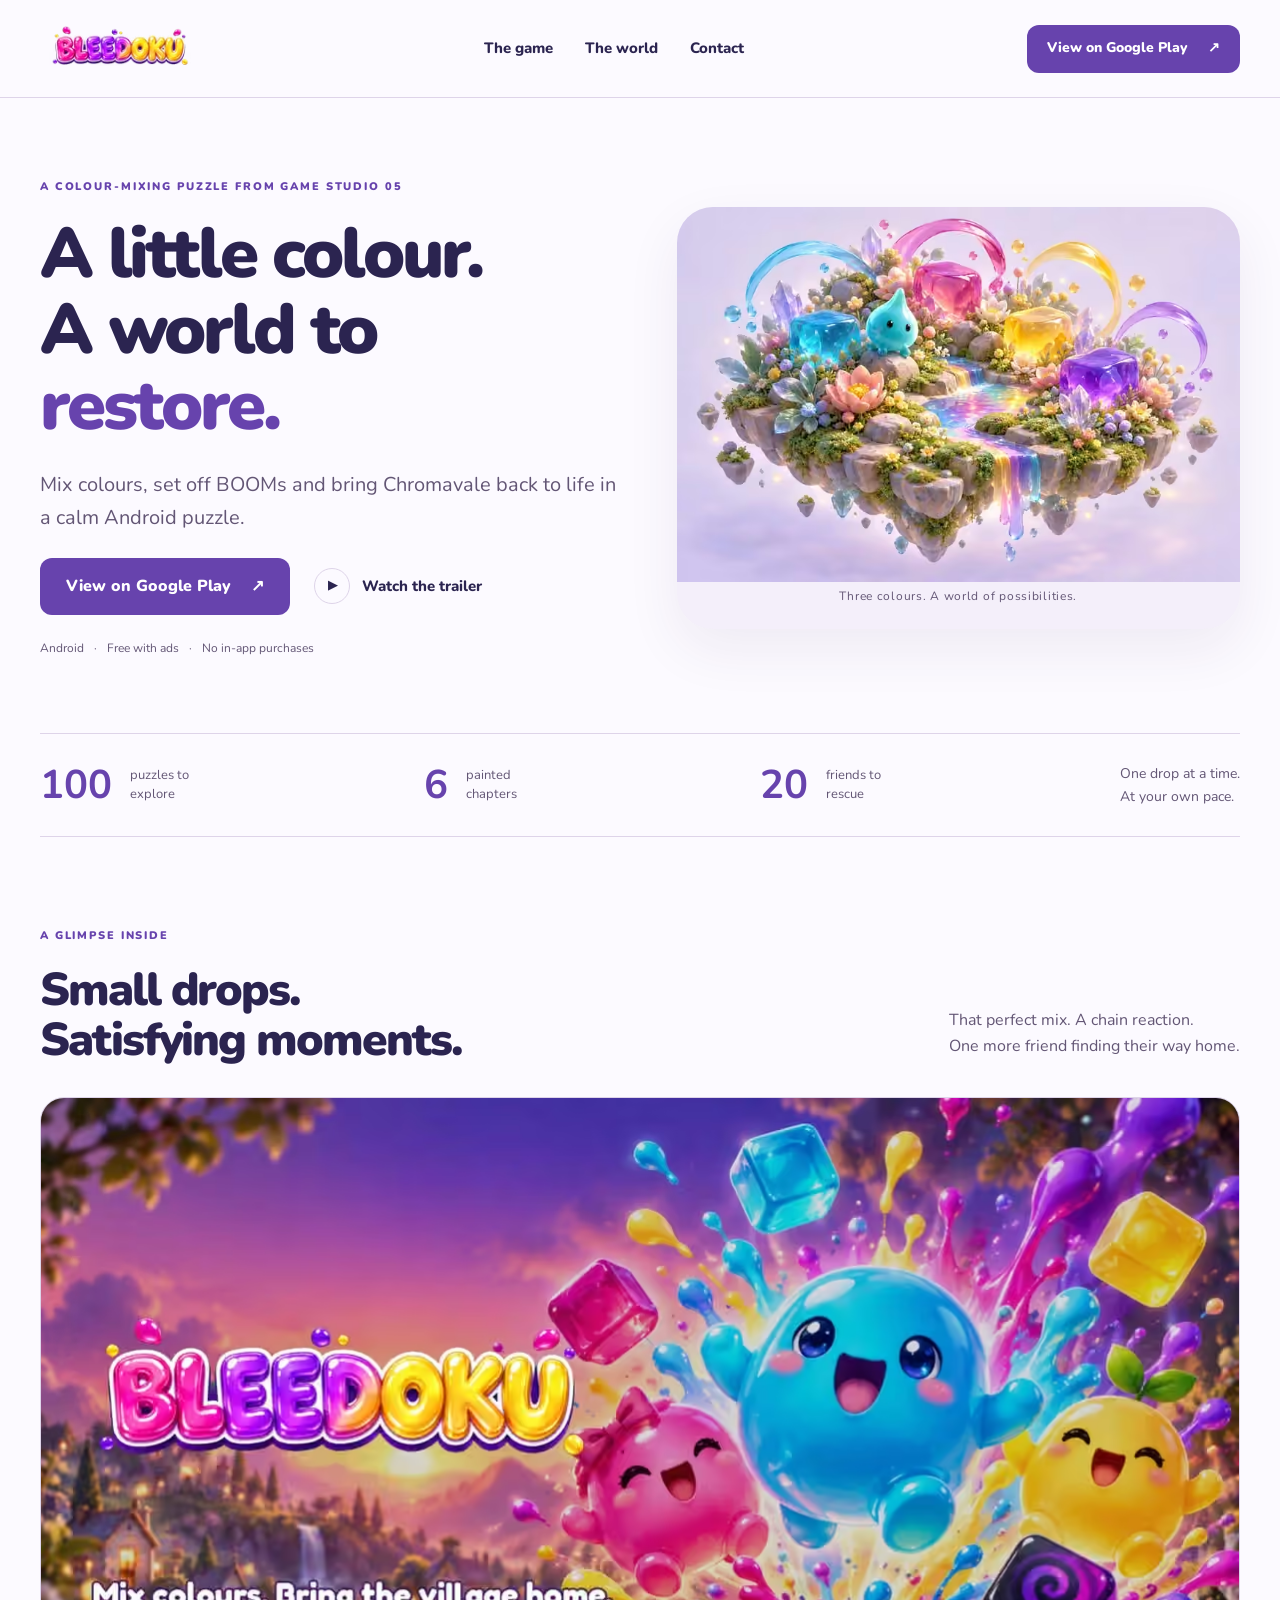
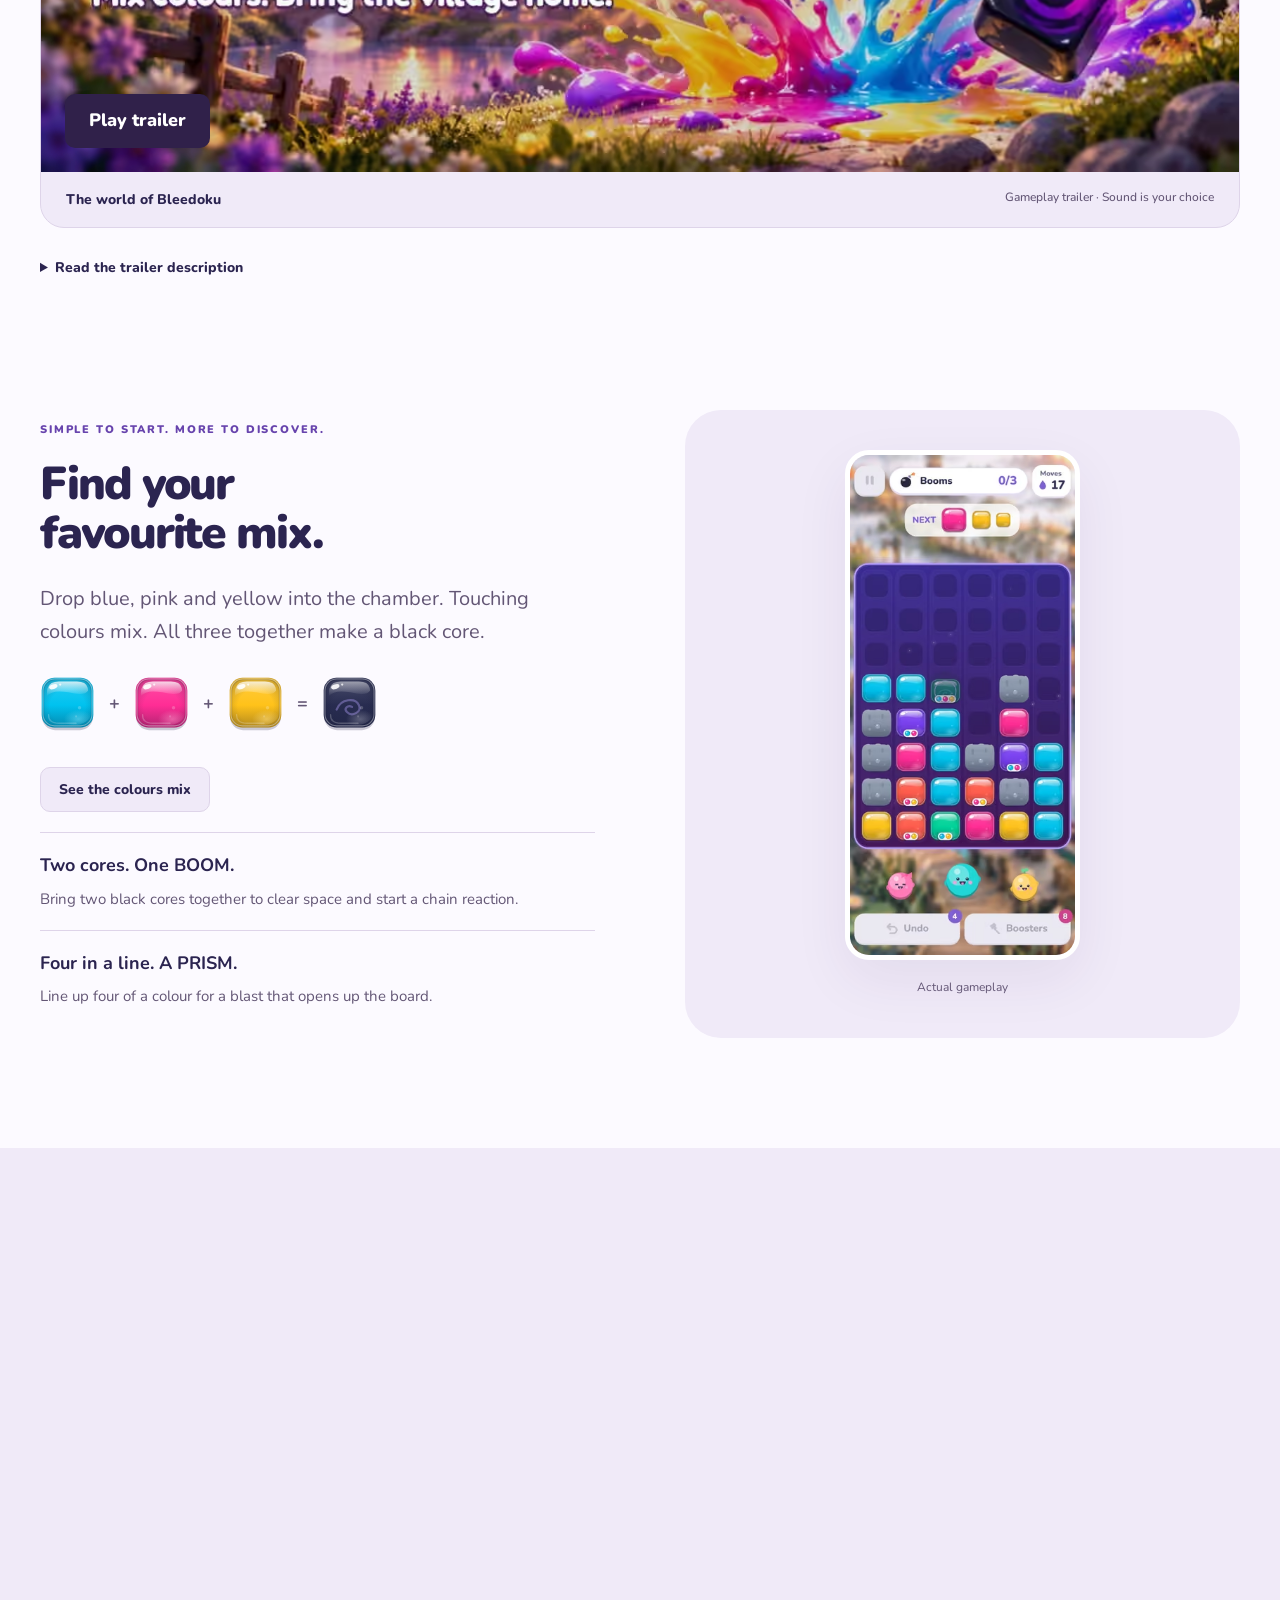
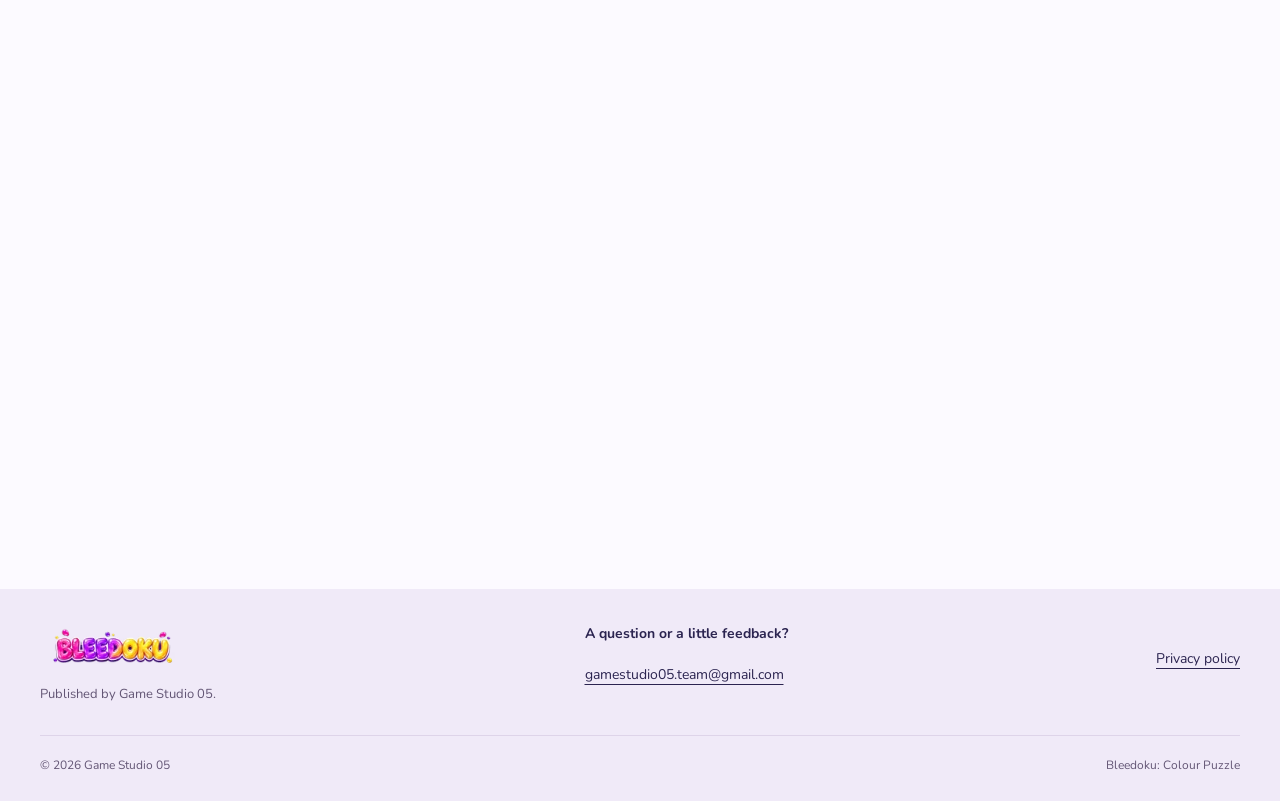
==== commit 93ddf25d: "Contact email: gamestudio05.team@gmail.com Co-Authored-By: Claude Opus 5.5 <noreply@anthropic.com>" ====
--- a/index.html
+++ b/index.html
@@ -136,7 +136,7 @@
 <picture>
 <source type="image/avif" srcset="assets/img/gameplay-320.avif 320w, assets/img/gameplay-480.avif 480w, assets/img/gameplay-720.avif 720w" sizes="240px">
 <source type="image/webp" srcset="assets/img/gameplay-320.webp 320w, assets/img/gameplay-480.webp 480w, assets/img/gameplay-720.webp 720w" sizes="240px">
-<img src="assets/img/gameplay-480.png" width="1080" height="2400" alt="Bleedoku game board with coloured blocks" loading="lazy" decoding="async">
+<img src="assets/img/gameplay-480.jpg" width="1080" height="2400" alt="Bleedoku game board with coloured blocks" loading="lazy" decoding="async">
 </picture>
 <figcaption>Actual gameplay</figcaption>
 </figure>
@@ -259,7 +259,7 @@
 <picture>
 <source type="image/avif" srcset="assets/img/daily-320.avif 320w, assets/img/daily-480.avif 480w, assets/img/daily-720.avif 720w" sizes="240px">
 <source type="image/webp" srcset="assets/img/daily-320.webp 320w, assets/img/daily-480.webp 480w, assets/img/daily-720.webp 720w" sizes="240px">
-<img src="assets/img/daily-480.png" width="1080" height="2400" alt="The daily puzzle" loading="lazy" decoding="async">
+<img src="assets/img/daily-480.jpg" width="1080" height="2400" alt="The daily puzzle" loading="lazy" decoding="async">
 </picture>
 </article>
 <article>
@@ -269,7 +269,7 @@
 <picture>
 <source type="image/avif" srcset="assets/img/rush-320.avif 320w, assets/img/rush-480.avif 480w, assets/img/rush-720.avif 720w" sizes="240px">
 <source type="image/webp" srcset="assets/img/rush-320.webp 320w, assets/img/rush-480.webp 480w, assets/img/rush-720.webp 720w" sizes="240px">
-<img src="assets/img/rush-480.png" width="1080" height="2400" alt="Colour Rush" loading="lazy" decoding="async">
+<img src="assets/img/rush-480.jpg" width="1080" height="2400" alt="Colour Rush" loading="lazy" decoding="async">
 </picture>
 </article>
 <article class="pets">
@@ -316,7 +316,7 @@
 </div>
 <div>
 <b>A question or a little feedback?</b>
-<a href="mailto:usamagames05@gmail.com">usamagames05@gmail.com</a>
+<a href="mailto:gamestudio05.team@gmail.com">gamestudio05.team@gmail.com</a>
 </div>
 <a href="bleedoku/privacy.html">Privacy policy</a>
 </div>
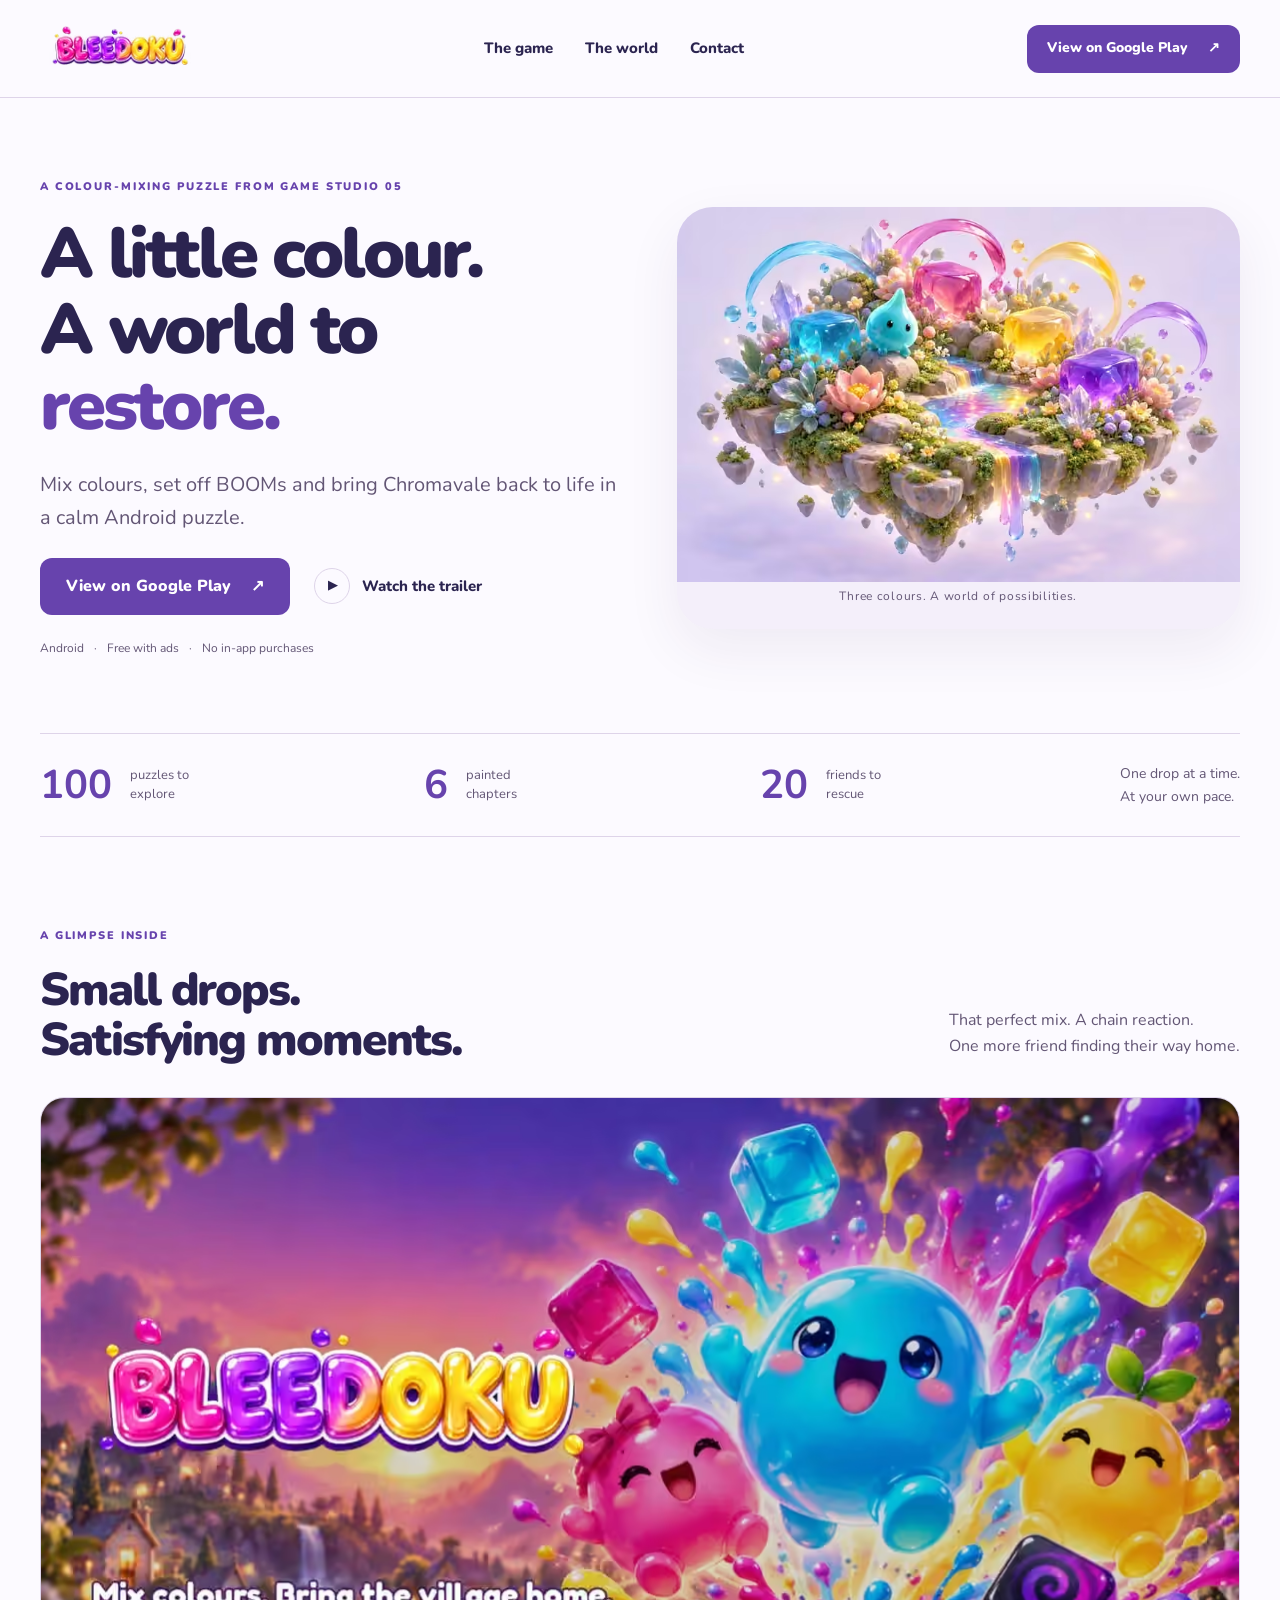
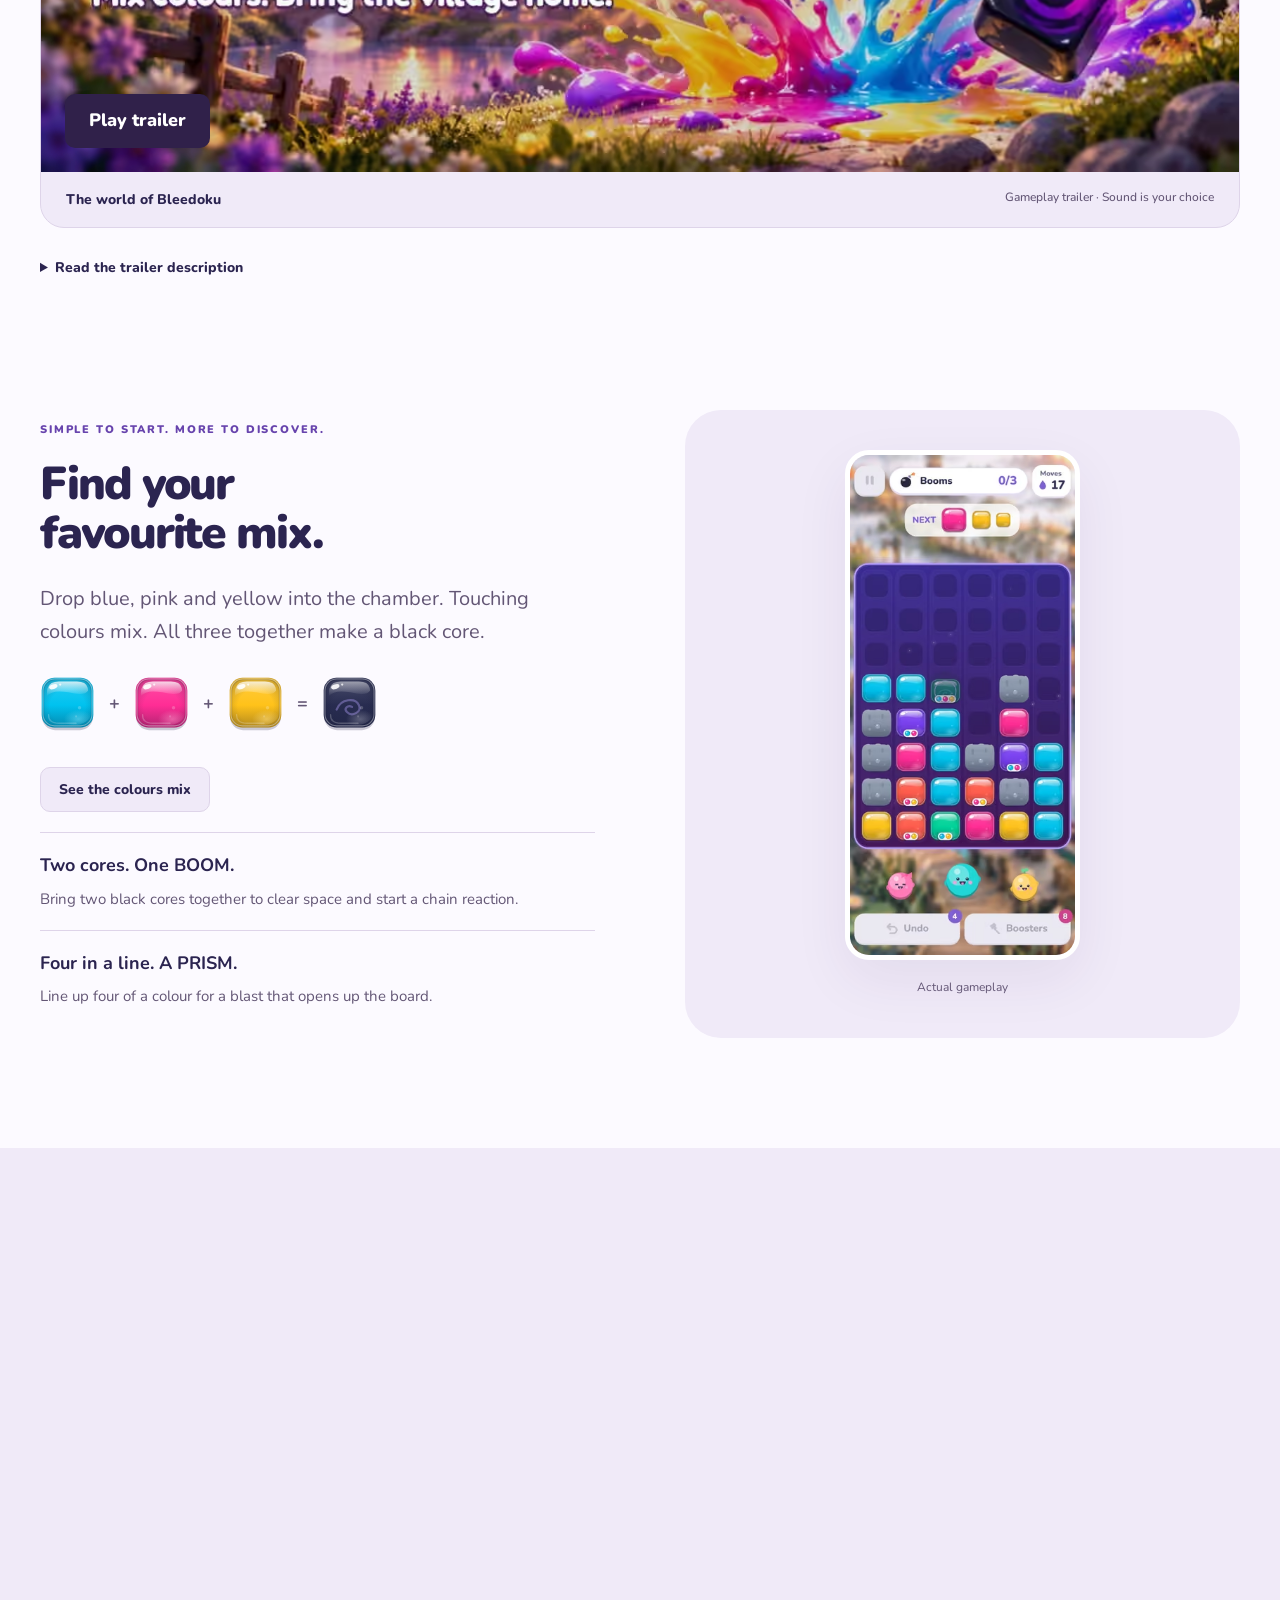
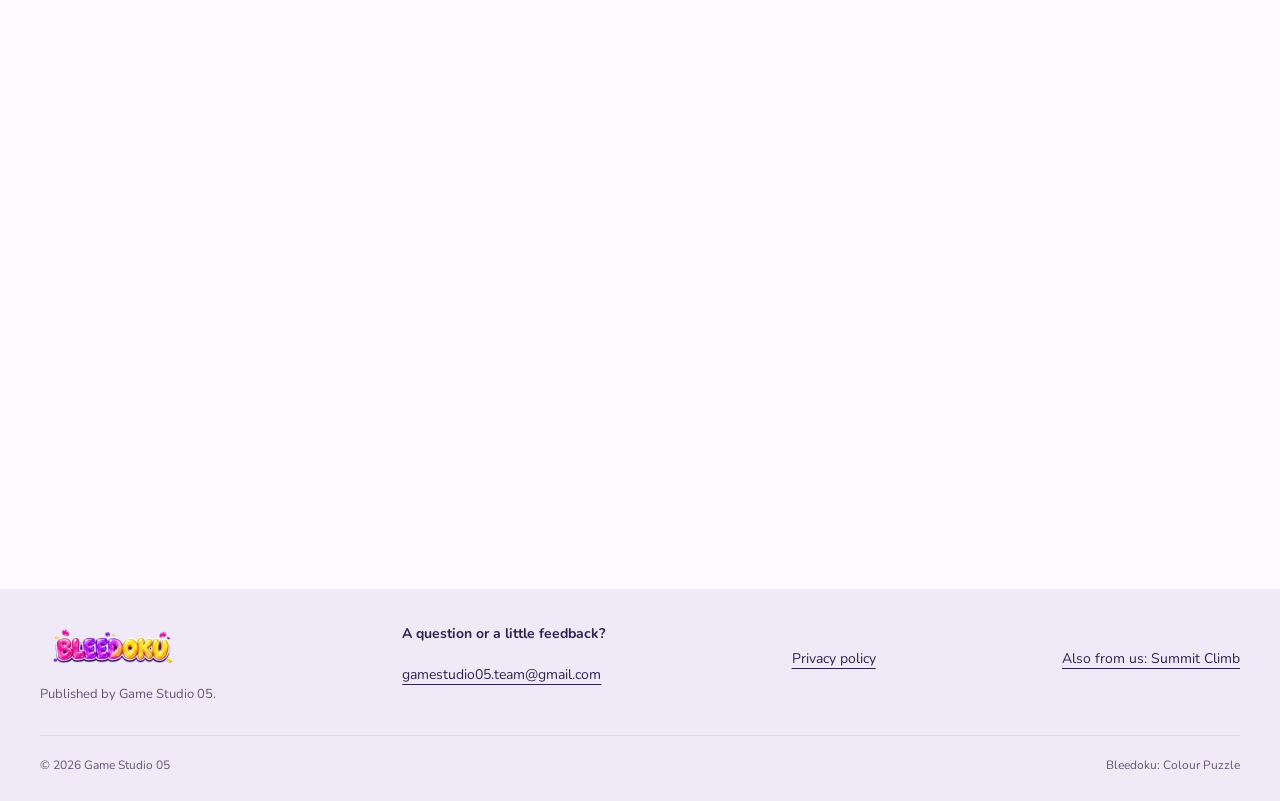
==== commit 3a5609b9: "Add Summit Climb landing page, privacy policy and data deletion page Bleedoku pages and URLs are unc" ====
--- a/index.html
+++ b/index.html
@@ -319,6 +319,7 @@
 <a href="mailto:gamestudio05.team@gmail.com">gamestudio05.team@gmail.com</a>
 </div>
 <a href="bleedoku/privacy.html">Privacy policy</a>
+<a href="summit-climb/">Also from us: Summit Climb</a>
 </div>
 <div class="copyright">&copy; 2026 Game Studio 05 <span>Bleedoku: Colour Puzzle</span>
 </div>
